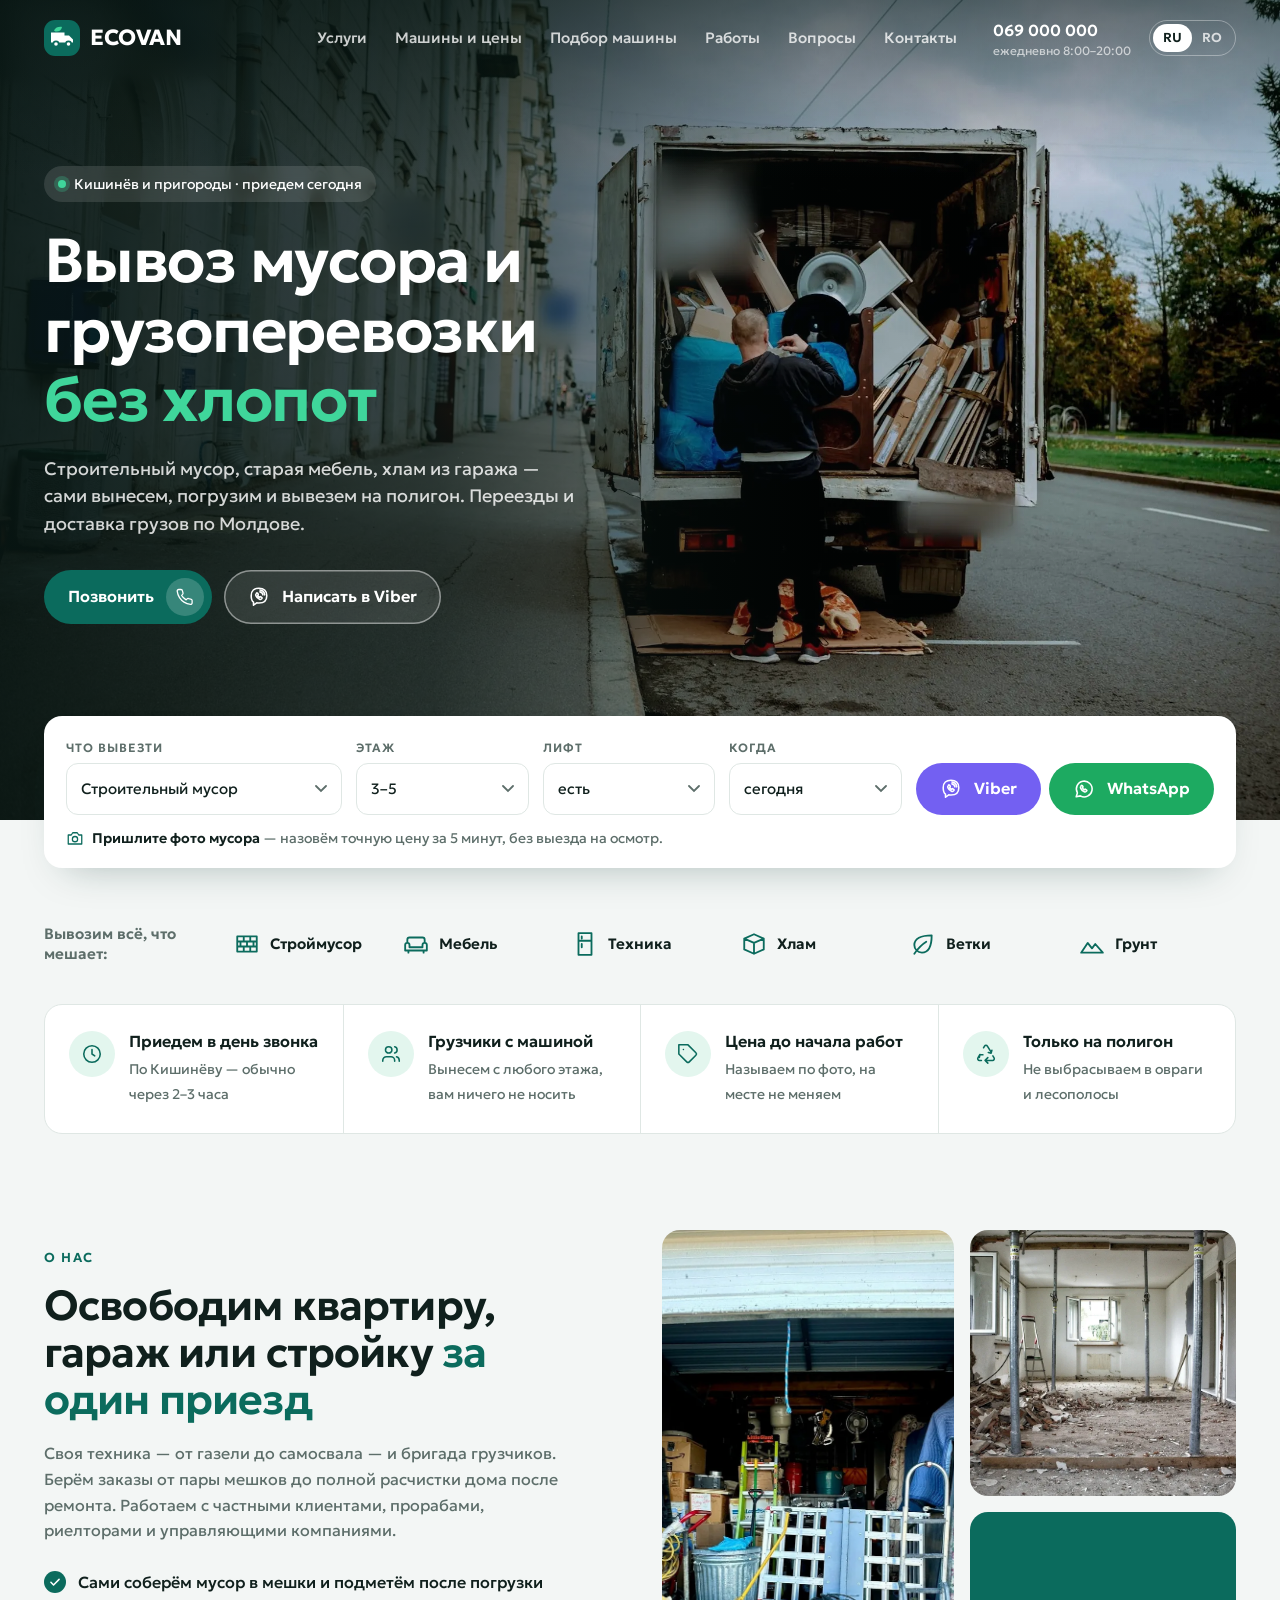
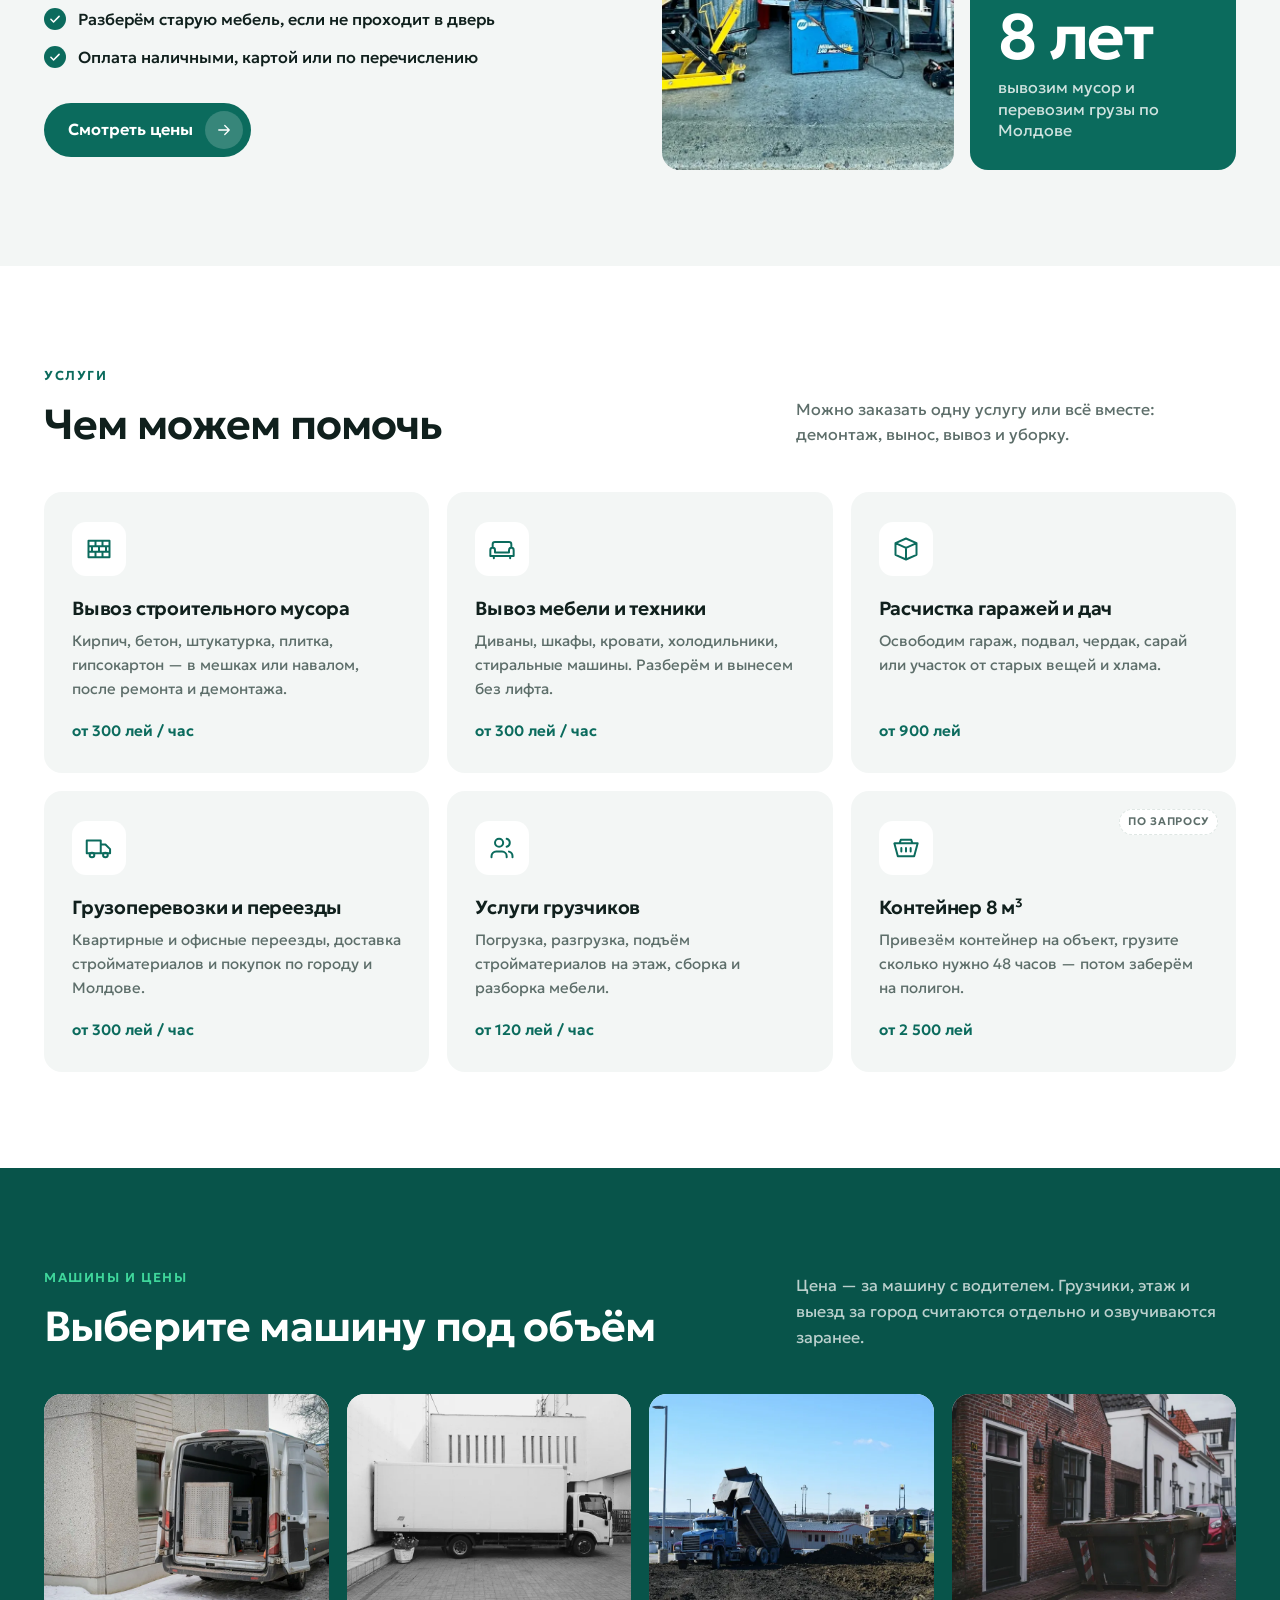
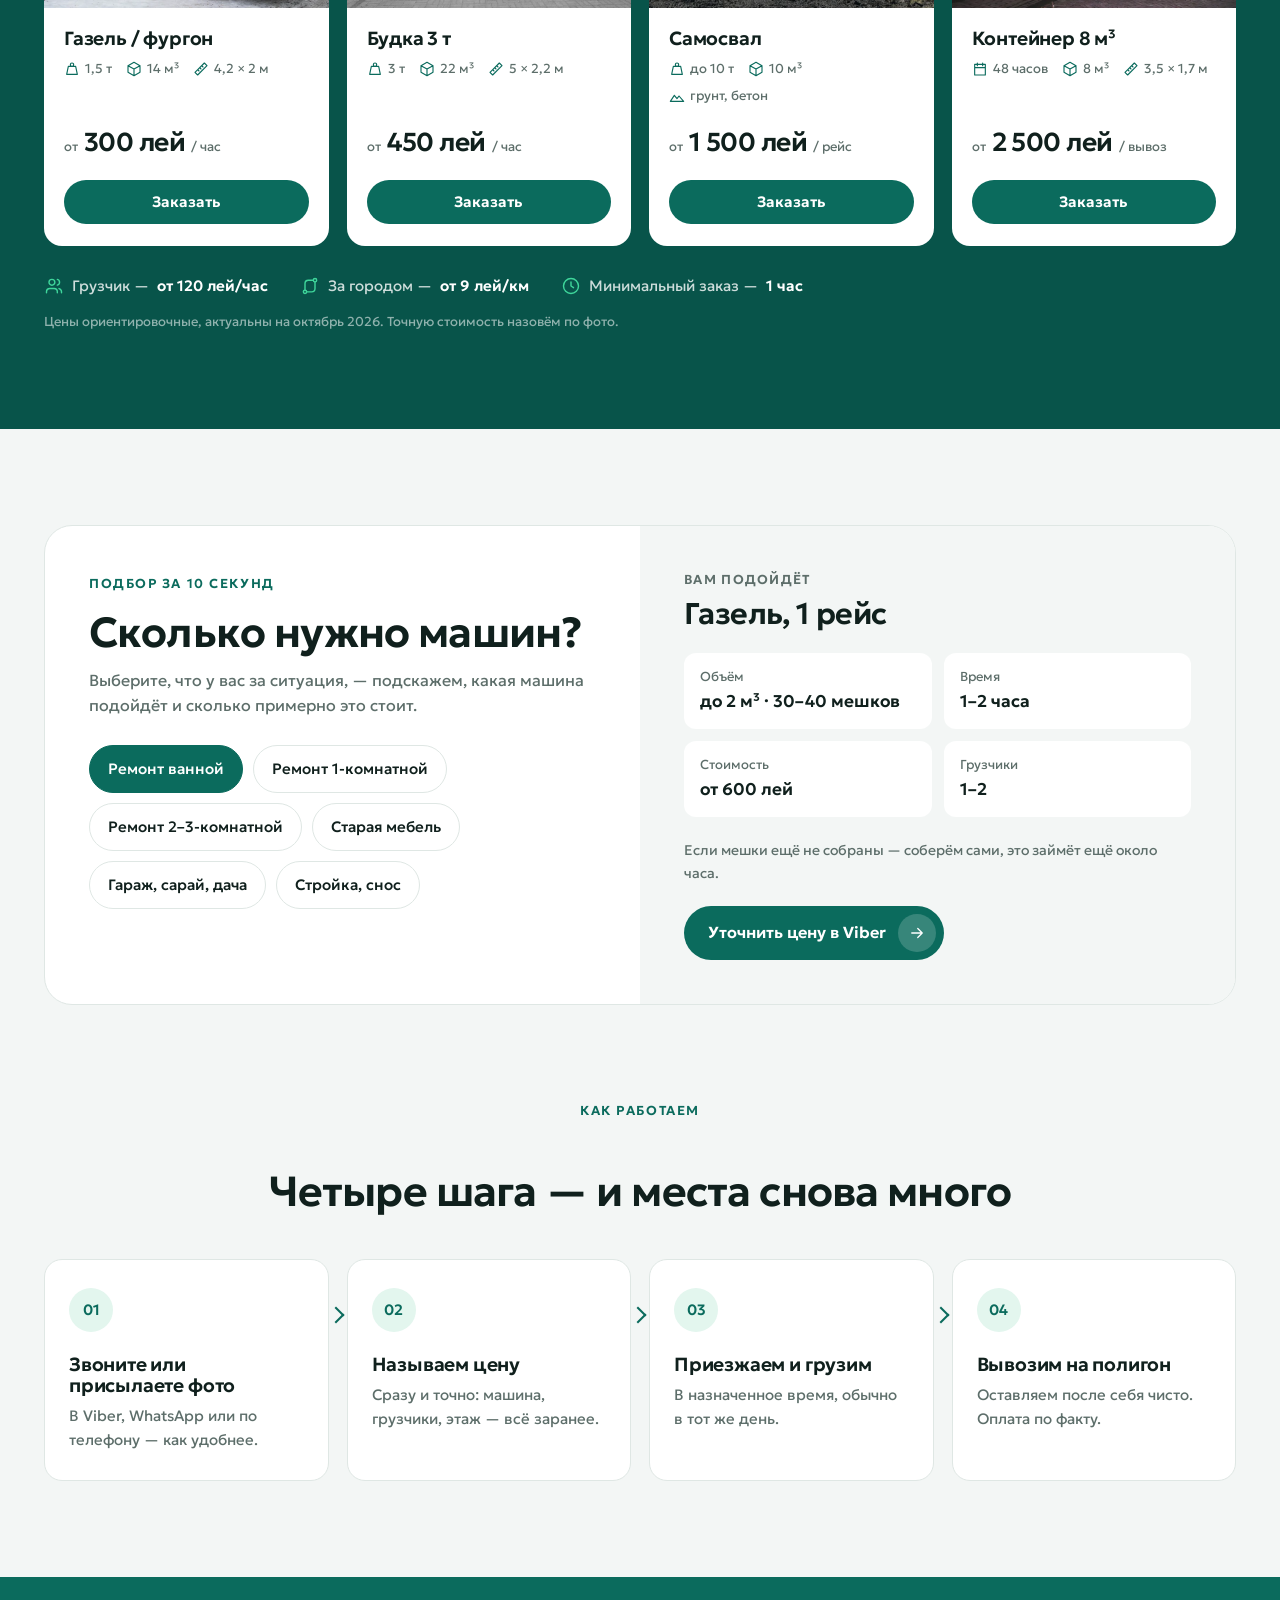
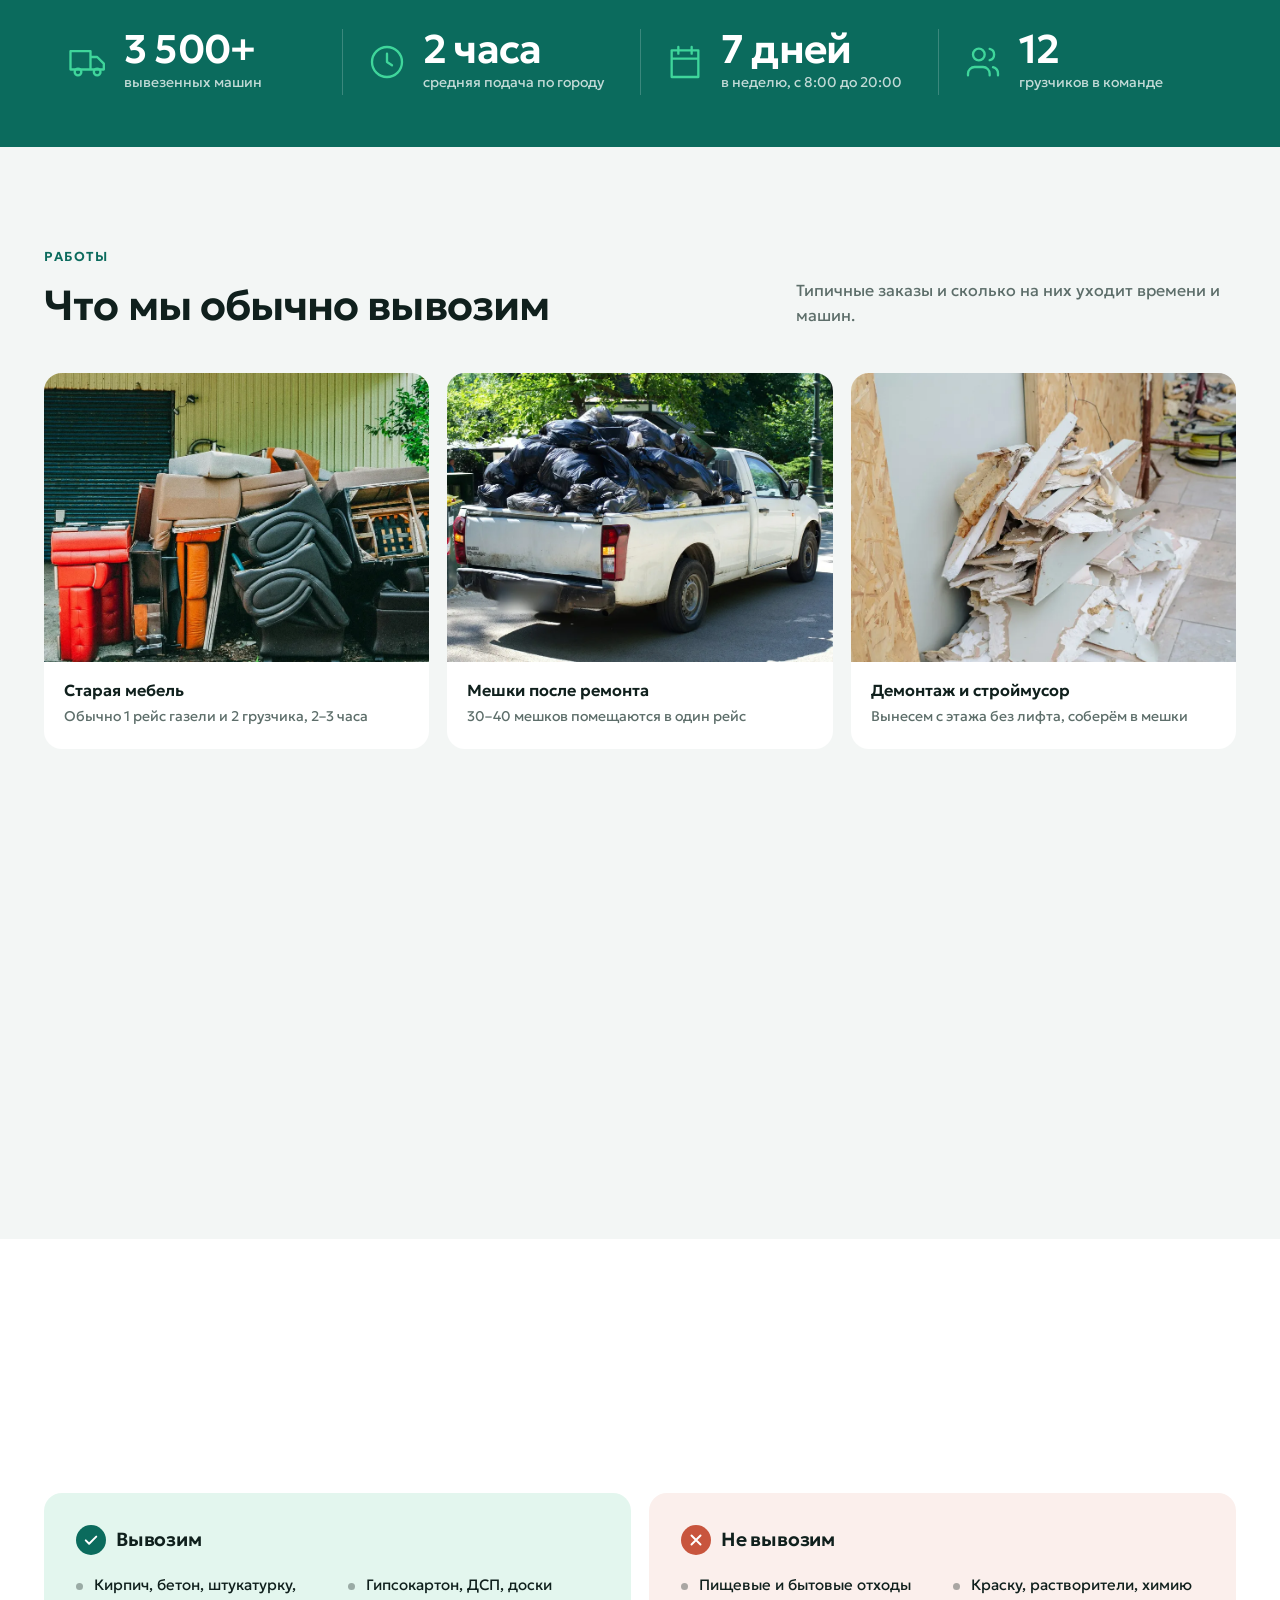
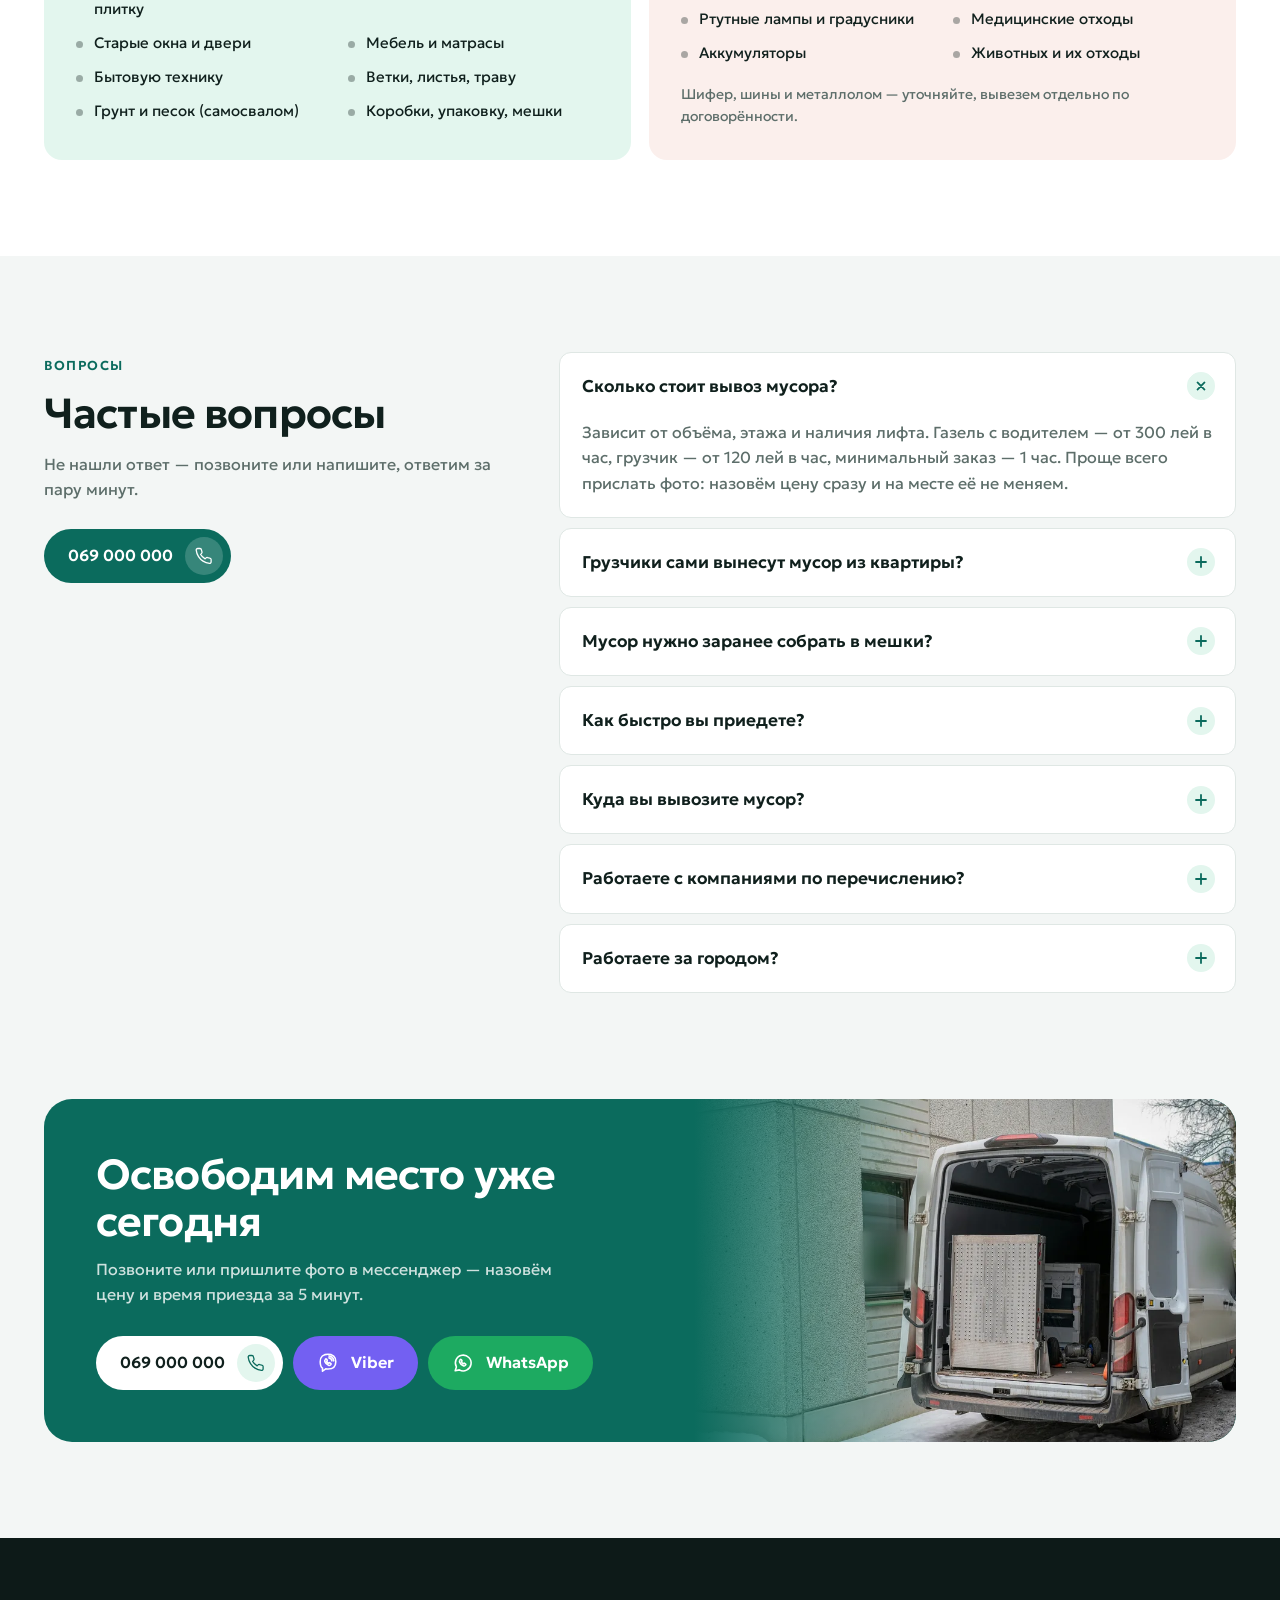
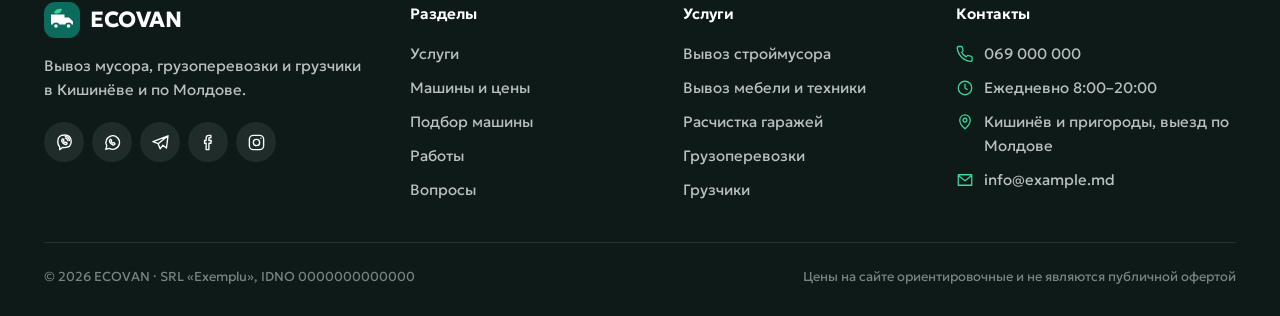
==== index.html @ e7091908 "Add files via upload" ====
<!doctype html>
<html lang="ru">
<head>
<meta charset="utf-8">
<meta name="viewport" content="width=device-width,initial-scale=1">
<title>Вывоз мусора и грузоперевозки в Кишинёве — ECOVAN · 069 000 000</title>
<meta name="description" content="Вывоз строительного мусора, старой мебели и хлама с грузчиками. Грузоперевозки и переезды по Кишинёву и Молдове. Газель от 300 лей/час, приезд в день звонка. Пришлите фото — назовём цену.">
<link rel="canonical" href="https://webonix-md.github.io/vyvoz/">
<link rel="alternate" hreflang="ru" href="https://webonix-md.github.io/vyvoz/">
<link rel="alternate" hreflang="ro" href="https://webonix-md.github.io/vyvoz/ro.html">
<meta property="og:type" content="website">
<meta property="og:locale" content="ru_RU">
<meta property="og:title" content="Вывоз мусора и грузоперевозки в Кишинёве — ECOVAN">
<meta property="og:description" content="Строймусор, мебель, хлам — вынесем, погрузим, вывезем. Газель от 300 лей/час. Пришлите фото — назовём цену.">
<meta property="og:url" content="https://webonix-md.github.io/vyvoz/">
<meta property="og:image" content="https://webonix-md.github.io/vyvoz/img/og/og-square-ru.jpg">
<meta property="og:image:width" content="1200">
<meta property="og:image:height" content="1200">
<meta name="theme-color" content="#0B6B5D">
<link rel="icon" href="favicon.svg" type="image/svg+xml">
<link rel="preload" href="fonts/Geologica-SemiBold.woff2" as="font" type="font/woff2" crossorigin>
<link rel="preload" href="fonts/Geologica-Regular.woff2" as="font" type="font/woff2" crossorigin>
<link rel="stylesheet" href="style.css">
<script type="application/ld+json">
{"@context":"https://schema.org","@type":"MovingCompany","name":"ECOVAN","description":"Вывоз мусора, грузоперевозки и грузчики в Кишинёве","telephone":"+37369000000","url":"https://webonix-md.github.io/vyvoz/","image":"https://webonix-md.github.io/vyvoz/img/og/og-square-ru.jpg","priceRange":"от 300 MDL","areaServed":"Chișinău","address":{"@type":"PostalAddress","addressLocality":"Chișinău","addressCountry":"MD"},"openingHours":"Mo-Su 08:00-20:00"}
</script>
</head>
<body>

<!-- ============ ИКОНКИ ============ -->
<svg width="0" height="0" style="position:absolute" aria-hidden="true">
  <symbol id="i-arrow" viewBox="0 0 24 24"><path d="M5 12h14M13 6l6 6-6 6"/></symbol>
  <symbol id="i-phone" viewBox="0 0 24 24"><path d="M21.5 16.9v3a2 2 0 0 1-2.2 2 19.8 19.8 0 0 1-8.6-3.1 19.5 19.5 0 0 1-6-6A19.8 19.8 0 0 1 1.6 4.2 2 2 0 0 1 3.6 2h3a2 2 0 0 1 2 1.7c.1.9.4 1.8.7 2.7a2 2 0 0 1-.5 2.1L7.5 9.8a16 16 0 0 0 6 6l1.3-1.3a2 2 0 0 1 2.1-.4c.9.3 1.8.6 2.7.7a2 2 0 0 1 1.9 2.1z"/></symbol>
  <symbol id="i-viber" viewBox="0 0 24 24"><path d="M12 2.5c5.2 0 8.5 2.4 8.5 8s-3.3 8-8.5 8c-.9 0-1.7-.1-2.5-.2L6 21v-3.5c-1.8-1.3-2.5-3.6-2.5-7 0-5.6 3.3-8 8.5-8z"/><path d="M9.3 7.7c.3-.3.7-.3 1 0l.8 1.1c.2.3.2.7-.1 1l-.4.4c.4.9 1.2 1.7 2.1 2.1l.4-.4c.3-.3.7-.3 1-.1l1.1.8c.3.3.3.7 0 1l-.6.6c-.5.5-1.3.6-2 .3a7.4 7.4 0 0 1-4-4c-.3-.7-.2-1.5.3-2zM13 6.4a4 4 0 0 1 3.3 3.3M13 4.4a6 6 0 0 1 5.3 5.3"/></symbol>
  <symbol id="i-wa" viewBox="0 0 24 24"><path d="M3.5 20.5l1.3-4.2A8.6 8.6 0 1 1 8 19.5z"/><path d="M9 8.2c.3-.3.7-.3 1 0l.8 1.1c.2.3.2.7-.1 1l-.4.4c.4.9 1.2 1.7 2.1 2.1l.4-.4c.3-.3.7-.3 1-.1l1.1.8c.3.3.3.7 0 1l-.6.6c-.5.5-1.3.6-2 .3a7.4 7.4 0 0 1-4-4c-.3-.7-.2-1.5.3-2z"/></symbol>
  <symbol id="i-truck" viewBox="0 0 24 24"><path d="M1.5 5.5h12v11h-12zM13.5 9h4l4 4v3.5h-8"/><circle cx="6" cy="18" r="2"/><circle cx="17.5" cy="18" r="2"/></symbol>
  <symbol id="i-bricks" viewBox="0 0 24 24"><path d="M3 5h18v14H3zM3 9.7h18M3 14.3h18M9 5v4.7M15 5v4.7M6 9.7v4.6M12 9.7v4.6M18 9.7v4.6M9 14.3V19M15 14.3V19"/></symbol>
  <symbol id="i-sofa" viewBox="0 0 24 24"><path d="M4 11V8a2 2 0 0 1 2-2h12a2 2 0 0 1 2 2v3M2 13a2 2 0 0 1 4 0v2h12v-2a2 2 0 0 1 4 0v5H2zM5 18v2M19 18v2"/></symbol>
  <symbol id="i-fridge" viewBox="0 0 24 24"><path d="M6 2h12v20H6zM6 9h12M9 5v2M9 12v3"/></symbol>
  <symbol id="i-box" viewBox="0 0 24 24"><path d="M3 7l9-4 9 4v10l-9 4-9-4zM3 7l9 4 9-4M12 11v10"/></symbol>
  <symbol id="i-leaf" viewBox="0 0 24 24"><path d="M11 20a7 7 0 0 1-7-7c0-6 6-9 16-9 0 10-3 16-9 16zM4 21c3.5-5 7-8.5 11-11"/></symbol>
  <symbol id="i-soil" viewBox="0 0 24 24"><path d="M2 20l6-9 4 5 3-4 7 8zM2 20h20"/></symbol>
  <symbol id="i-clock" viewBox="0 0 24 24"><circle cx="12" cy="12" r="9"/><path d="M12 7v5l3 2"/></symbol>
  <symbol id="i-users" viewBox="0 0 24 24"><path d="M16 20v-1a4 4 0 0 0-4-4H7a4 4 0 0 0-4 4v1M9.5 11a3.5 3.5 0 1 0 0-7 3.5 3.5 0 0 0 0 7zM21 20v-1a4 4 0 0 0-3-3.9M16 4.1a3.5 3.5 0 0 1 0 6.8"/></symbol>
  <symbol id="i-tag" viewBox="0 0 24 24"><path d="M20.6 13.4l-7.2 7.2a2 2 0 0 1-2.8 0L2 12V2h10l8.6 8.6a2 2 0 0 1 0 2.8zM7 7h.01"/></symbol>
  <symbol id="i-recycle" viewBox="0 0 24 24"><path d="M7 19H4.8a1.8 1.8 0 0 1-1.6-2.7L5.4 12.5M11 19h8.2a1.8 1.8 0 0 0 1.6-2.7l-1.3-2.2M14 16l-3 3 3 3M8.6 12.9l-3.2-.4-.6 3.2M9.3 5.2l1.1-1.9a1.8 1.8 0 0 1 3.1 0L17.6 10M14.5 10.3l3.1.8.8-3.1"/></symbol>
  <symbol id="i-check" viewBox="0 0 24 24"><path d="M5 12.5l4.5 4.5L19 7.5"/></symbol>
  <symbol id="i-x" viewBox="0 0 24 24"><path d="M6 6l12 12M18 6L6 18"/></symbol>
  <symbol id="i-skip" viewBox="0 0 24 24"><path d="M2 8h20l-3 11H5zM6.5 8l1-3h9l1 3M8 12v3M12 12v3M16 12v3"/></symbol>
  <symbol id="i-weight" viewBox="0 0 24 24"><path d="M6.5 8h11l2.5 12H4zM12 8a2.5 2.5 0 1 0 0-5 2.5 2.5 0 0 0 0 5z"/></symbol>
  <symbol id="i-cube" viewBox="0 0 24 24"><path d="M12 2l9 5v10l-9 5-9-5V7zM3 7l9 5 9-5M12 12v10"/></symbol>
  <symbol id="i-ruler" viewBox="0 0 24 24"><path d="M3 17L17 3l4 4L7 21zM7 13l2 2M10 10l2 2M13 7l2 2"/></symbol>
  <symbol id="i-pin" viewBox="0 0 24 24"><path d="M12 21s-7-6.2-7-11.5a7 7 0 0 1 14 0C19 14.8 12 21 12 21z"/><circle cx="12" cy="9.5" r="2.5"/></symbol>
  <symbol id="i-mail" viewBox="0 0 24 24"><path d="M3 5h18v14H3zM3 6l9 7 9-7"/></symbol>
  <symbol id="i-cal" viewBox="0 0 24 24"><path d="M4 5h16v16H4zM4 10h16M8 3v4M16 3v4"/></symbol>
  <symbol id="i-camera" viewBox="0 0 24 24"><path d="M3 8h4l2-3h6l2 3h4v12H3z"/><circle cx="12" cy="13.5" r="3.5"/></symbol>
  <symbol id="i-hammer" viewBox="0 0 24 24"><path d="M13.5 10.5l-9 9a2.1 2.1 0 0 1-3-3l9-9M10.5 7.5l3.5-3.5 6 6-3.5 3.5zM14.5 3.5L17 1l6 6-2.5 2.5"/></symbol>
  <symbol id="i-route" viewBox="0 0 24 24"><circle cx="6" cy="19" r="2"/><circle cx="18" cy="5" r="2"/><path d="M6 17V9a4 4 0 0 1 4-4h6M18 7v8a4 4 0 0 1-4 4H8"/></symbol>
  <symbol id="i-menu" viewBox="0 0 24 24"><path d="M4 7h16M4 12h16M4 17h16"/></symbol>
  <symbol id="i-tg" viewBox="0 0 24 24"><path d="M21.5 3.5L2.5 11l6.5 2.5 2.5 6.5 3.5-4.5 4.5 3.5zM9 13.5l12.5-10"/></symbol>
  <symbol id="i-fb" viewBox="0 0 24 24"><path d="M15 3h-2.5A3.5 3.5 0 0 0 9 6.5V9.5H7v3.5h2V21h3.5v-8H15l.5-3.5h-3V7a1 1 0 0 1 1-1H15z"/></symbol>
  <symbol id="i-ig" viewBox="0 0 24 24"><rect x="3" y="3" width="18" height="18" rx="5"/><circle cx="12" cy="12" r="4"/><path d="M17.5 6.5h.01"/></symbol>
</svg>

<!-- ============ ШАПКА ============ -->
<header class="hdr hdr--over">
  <div class="wrap">
    <a href="#" class="logo" aria-label="ECOVAN — на главную">
      <svg viewBox="0 0 36 36" aria-hidden="true"><rect width="36" height="36" rx="11" fill="#0B6B5D"/><path d="M7 12.5h13.5v10H7zM20.5 15.5h4.5l4 4v3h-8.5z" fill="#fff"/><circle cx="12" cy="24" r="2.6" fill="#fff" stroke="#0B6B5D" stroke-width="1.6"/><circle cx="24.5" cy="24" r="2.6" fill="#fff" stroke="#0B6B5D" stroke-width="1.6"/><path d="M10 10.5c1.5-3 4.5-4 8-3.6-.6 3.2-3 5-6.6 4.6" fill="#3FD69B"/></svg>
      ECOVAN
    </a>
    <nav class="nav" id="nav">
      <a href="#uslugi">Услуги</a>
      <a href="#ceny">Машины и цены</a>
      <a href="#podbor">Подбор машины</a>
      <a href="#raboty">Работы</a>
      <a href="#voprosy">Вопросы</a>
      <a href="#kontakty">Контакты</a>
    </nav>
    <div class="hdr__r">
      <a class="hdr__tel" href="tel:+37369000000">069 000 000<small>ежедневно 8:00–20:00</small></a>
      <div class="lang"><a href="index.html" aria-current="page">RU</a><a href="ro.html" hreflang="ro">RO</a></div>
      <button class="burger" id="burger" aria-label="Меню" aria-expanded="false" aria-controls="nav"><svg class="i"><use href="#i-menu"/></svg></button>
    </div>
  </div>
</header>

<main>
<!-- ============ HERO ============ -->
<section class="hero">
    <div class="hero__box">
      <picture>
        <source media="(max-width:640px)" srcset="img/hero-m.webp">
        <img src="img/hero.webp" width="2200" height="1464" alt="Грузчик загружает старую мебель и мусор в грузовую газель" fetchpriority="high">
      </picture>
      <div class="wrap hero__in"><div class="hero__txt">
        <div class="hero__badge"><i></i>Кишинёв и пригороды · приедем сегодня</div>
        <h1>Вывоз мусора и грузоперевозки <span>без хлопот</span></h1>
        <p class="hero__lead">Строительный мусор, старая мебель, хлам из гаража — сами вынесем, погрузим и вывезем на полигон. Переезды и доставка грузов по Молдове.</p>
        <div class="hero__cta">
          <a class="btn btn--p" href="tel:+37369000000">Позвонить <span class="ar"><svg class="i"><use href="#i-phone"/></svg></span></a>
          <a class="btn btn--ghost" href="viber://chat?number=%2B37369000000"><svg class="i"><use href="#i-viber"/></svg>Написать в Viber</a>
        </div>
      </div></div>
    </div>
  <div class="wrap">

    <!-- быстрая цена: не форма, а сборка сообщения в мессенджер -->
    <div class="quick rv" id="quick" data-msg="Здравствуйте! Нужен вывоз / перевозка: {what}. Этаж: {floor}, лифт: {lift}. Когда: {when}. Сейчас пришлю фото." data-copied="Текст скопирован — вставьте его в чат Viber и прикрепите фото">
      <div class="quick__row">
        <div><label for="q-what">Что вывезти</label>
          <select id="q-what"><option>Строительный мусор</option><option>Старая мебель, техника</option><option>Хлам из гаража, подвала, дачи</option><option>Переезд / перевозка груза</option></select></div>
        <div><label for="q-floor">Этаж</label>
          <select id="q-floor"><option>Частный дом</option><option>1–2</option><option selected>3–5</option><option>6 и выше</option></select></div>
        <div><label for="q-lift">Лифт</label>
          <select id="q-lift"><option>есть</option><option>нет</option><option>грузовой</option></select></div>
        <div><label for="q-when">Когда</label>
          <select id="q-when"><option>сегодня</option><option>завтра</option><option>на этой неделе</option></select></div>
        <div class="quick__btns">
          <a class="btn btn--viber js-viber" href="viber://chat?number=%2B37369000000"><svg class="i"><use href="#i-viber"/></svg>Viber</a>
          <a class="btn btn--wa js-wa" href="https://wa.me/37369000000" target="_blank" rel="noopener"><svg class="i"><use href="#i-wa"/></svg>WhatsApp</a>
        </div>
      </div>
      <p class="quick__note"><svg class="i"><use href="#i-camera"/></svg><span><b>Пришлите фото мусора</b> — назовём точную цену за 5 минут, без выезда на осмотр.</span></p>
    </div>
  </div>
</section>

<!-- ============ ЧТО ВЫВОЗИМ ============ -->
<section class="what">
  <div class="wrap what__in rv">
    <p class="what__t">Вывозим всё, что мешает:</p>
    <ul class="what__list">
      <li><svg class="i"><use href="#i-bricks"/></svg>Строймусор</li>
      <li><svg class="i"><use href="#i-sofa"/></svg>Мебель</li>
      <li><svg class="i"><use href="#i-fridge"/></svg>Техника</li>
      <li><svg class="i"><use href="#i-box"/></svg>Хлам</li>
      <li><svg class="i"><use href="#i-leaf"/></svg>Ветки</li>
      <li><svg class="i"><use href="#i-soil"/></svg>Грунт</li>
    </ul>
  </div>
</section>

<!-- ============ 4 ПРЕИМУЩЕСТВА ============ -->
<section class="feats">
  <div class="wrap">
    <div class="feats__grid rv">
      <div class="feat"><span class="ico"><svg class="i"><use href="#i-clock"/></svg></span><div><b>Приедем в день звонка</b><span>По Кишинёву — обычно через 2–3 часа</span></div></div>
      <div class="feat"><span class="ico"><svg class="i"><use href="#i-users"/></svg></span><div><b>Грузчики с машиной</b><span>Вынесем с любого этажа, вам ничего не носить</span></div></div>
      <div class="feat"><span class="ico"><svg class="i"><use href="#i-tag"/></svg></span><div><b>Цена до начала работ</b><span>Называем по фото, на месте не меняем</span></div></div>
      <div class="feat"><span class="ico"><svg class="i"><use href="#i-recycle"/></svg></span><div><b>Только на полигон</b><span>Не выбрасываем в овраги и лесополосы</span></div></div>
    </div>
  </div>
</section>

<!-- ============ О НАС ============ -->
<section class="sec about">
  <div class="wrap about__grid">
    <div class="rv">
      <span class="eyebrow">О нас</span>
      <h2>Освободим квартиру, гараж или стройку <span class="hl">за один приезд</span></h2>
      <p>Своя техника — от газели до самосвала — и бригада грузчиков. Берём заказы от пары мешков до полной расчистки дома после ремонта. Работаем с частными клиентами, прорабами, риелторами и управляющими компаниями.</p>
      <ul class="checks">
        <li><svg class="i"><use href="#i-check"/></svg>Сами соберём мусор в мешки и подметём после погрузки</li>
        <li><svg class="i"><use href="#i-check"/></svg>Разберём старую мебель, если не проходит в дверь</li>
        <li><svg class="i"><use href="#i-check"/></svg>Оплата наличными, картой или по перечислению</li>
      </ul>
      <a class="btn btn--p" href="#ceny">Смотреть цены <span class="ar"><svg class="i"><use href="#i-arrow"/></svg></span></a>
    </div>
    <div class="collage rv">
      <img class="c1" src="img/about-1.webp" width="900" height="1125" alt="Гараж, заставленный старыми вещами и инструментами" loading="lazy">
      <img class="c2" src="img/about-2.webp" width="700" height="700" alt="Комната после демонтажа, на полу строительный мусор" loading="lazy">
      <div class="num"><b>8 лет</b><span>вывозим мусор и перевозим грузы по Молдове</span></div>
    </div>
  </div>
</section>

<!-- ============ УСЛУГИ ============ -->
<section class="sec svc" id="uslugi">
  <div class="wrap">
    <div class="sec-head rv">
      <div><span class="eyebrow">Услуги</span><h2>Чем можем помочь</h2></div>
      <p>Можно заказать одну услугу или всё вместе: демонтаж, вынос, вывоз и уборку.</p>
    </div>
    <div class="svc__grid">
      <article class="card rv"><span class="ico"><svg class="i"><use href="#i-bricks"/></svg></span><h3>Вывоз строительного мусора</h3><p>Кирпич, бетон, штукатурка, плитка, гипсокартон — в мешках или навалом, после ремонта и демонтажа.</p><span class="card__price">от 300 лей / час</span></article>
      <article class="card rv"><span class="ico"><svg class="i"><use href="#i-sofa"/></svg></span><h3>Вывоз мебели и техники</h3><p>Диваны, шкафы, кровати, холодильники, стиральные машины. Разберём и вынесем без лифта.</p><span class="card__price">от 300 лей / час</span></article>
      <article class="card rv"><span class="ico"><svg class="i"><use href="#i-box"/></svg></span><h3>Расчистка гаражей и дач</h3><p>Освободим гараж, подвал, чердак, сарай или участок от старых вещей и хлама.</p><span class="card__price">от 900 лей</span></article>
      <article class="card rv"><span class="ico"><svg class="i"><use href="#i-truck"/></svg></span><h3>Грузоперевозки и переезды</h3><p>Квартирные и офисные переезды, доставка стройматериалов и покупок по городу и Молдове.</p><span class="card__price">от 300 лей / час</span></article>
      <article class="card rv"><span class="ico"><svg class="i"><use href="#i-users"/></svg></span><h3>Услуги грузчиков</h3><p>Погрузка, разгрузка, подъём стройматериалов на этаж, сборка и разборка мебели.</p><span class="card__price">от 120 лей / час</span></article>
      <article class="card card--opt rv" data-opt="по запросу"><span class="ico"><svg class="i"><use href="#i-skip"/></svg></span><h3>Контейнер 8 м³</h3><p>Привезём контейнер на объект, грузите сколько нужно 48 часов — потом заберём на полигон.</p><span class="card__price">от 2 500 лей</span></article>
    </div>
  </div>
</section>

<!-- ============ МАШИНЫ И ЦЕНЫ ============ -->
<section class="sec cars" id="ceny">
  <div class="wrap">
    <div class="sec-head rv">
      <div><span class="eyebrow">Машины и цены</span><h2>Выберите машину под объём</h2></div>
      <p>Цена — за машину с водителем. Грузчики, этаж и выезд за город считаются отдельно и озвучиваются заранее.</p>
    </div>
    <div class="cars__grid">
      <article class="car rv">
        <img src="img/car-van.webp" width="800" height="600" alt="Грузовой фургон с открытыми задними дверями" loading="lazy">
        <div class="car__b">
          <h3>Газель / фургон</h3>
          <div class="car__specs"><span><svg class="i"><use href="#i-weight"/></svg>1,5 т</span><span><svg class="i"><use href="#i-cube"/></svg>14 м³</span><span><svg class="i"><use href="#i-ruler"/></svg>4,2 × 2 м</span></div>
          <div class="car__price"><small>от</small><b>300 лей</b><small>/ час</small></div>
          <a class="btn btn--p btn--sm" href="viber://chat?number=%2B37369000000">Заказать</a>
        </div>
      </article>
      <article class="car rv">
        <img src="img/car-box.webp" width="800" height="600" alt="Грузовик с будкой" loading="lazy">
        <div class="car__b">
          <h3>Будка 3 т</h3>
          <div class="car__specs"><span><svg class="i"><use href="#i-weight"/></svg>3 т</span><span><svg class="i"><use href="#i-cube"/></svg>22 м³</span><span><svg class="i"><use href="#i-ruler"/></svg>5 × 2,2 м</span></div>
          <div class="car__price"><small>от</small><b>450 лей</b><small>/ час</small></div>
          <a class="btn btn--p btn--sm" href="viber://chat?number=%2B37369000000">Заказать</a>
        </div>
      </article>
      <article class="car rv">
        <img src="img/car-dump.webp" width="800" height="600" alt="Самосвал выгружает грунт" loading="lazy">
        <div class="car__b">
          <h3>Самосвал</h3>
          <div class="car__specs"><span><svg class="i"><use href="#i-weight"/></svg>до 10 т</span><span><svg class="i"><use href="#i-cube"/></svg>10 м³</span><span><svg class="i"><use href="#i-soil"/></svg>грунт, бетон</span></div>
          <div class="car__price"><small>от</small><b>1 500 лей</b><small>/ рейс</small></div>
          <a class="btn btn--p btn--sm" href="viber://chat?number=%2B37369000000">Заказать</a>
        </div>
      </article>
      <article class="car rv">
        <img src="img/car-skip.webp" width="800" height="600" alt="Металлический контейнер для строительного мусора у дома" loading="lazy">
        <div class="car__b">
          <h3>Контейнер 8 м³</h3>
          <div class="car__specs"><span><svg class="i"><use href="#i-cal"/></svg>48 часов</span><span><svg class="i"><use href="#i-cube"/></svg>8 м³</span><span><svg class="i"><use href="#i-ruler"/></svg>3,5 × 1,7 м</span></div>
          <div class="car__price"><small>от</small><b>2 500 лей</b><small>/ вывоз</small></div>
          <a class="btn btn--p btn--sm" href="viber://chat?number=%2B37369000000">Заказать</a>
        </div>
      </article>
    </div>
    <div class="cars__extra rv">
      <span><svg class="i"><use href="#i-users"/></svg>Грузчик — <b>от 120 лей/час</b></span>
      <span><svg class="i"><use href="#i-route"/></svg>За городом — <b>от 9 лей/км</b></span>
      <span><svg class="i"><use href="#i-clock"/></svg>Минимальный заказ — <b>1 час</b></span>
    </div>
    <p class="cars__date">Цены ориентировочные, актуальны на октябрь 2026. Точную стоимость назовём по фото.</p>
  </div>
</section>

<!-- ============ ПОДБОР МАШИНЫ ============ -->
<section class="sec calc" id="podbor">
  <div class="wrap">
    <div class="calc__box rv">
      <div class="calc__l">
        <span class="eyebrow">Подбор за 10 секунд</span>
        <h2>Сколько нужно машин?</h2>
        <p>Выберите, что у вас за ситуация, — подскажем, какая машина подойдёт и сколько примерно это стоит.</p>
        <div class="chips" id="chips" role="group" aria-label="Тип работ">
          <button class="chip" data-k="bath" aria-pressed="true">Ремонт ванной</button>
          <button class="chip" data-k="flat1" aria-pressed="false">Ремонт 1-комнатной</button>
          <button class="chip" data-k="flat3" aria-pressed="false">Ремонт 2–3-комнатной</button>
          <button class="chip" data-k="furn" aria-pressed="false">Старая мебель</button>
          <button class="chip" data-k="garage" aria-pressed="false">Гараж, сарай, дача</button>
          <button class="chip" data-k="build" aria-pressed="false">Стройка, снос</button>
        </div>
      </div>
      <div class="calc__r" aria-live="polite">
        <span class="res__tag">Вам подойдёт</span>
        <div id="res">
          <div class="res__car" id="r-car"></div>
          <div class="res__rows">
            <div><small>Объём</small><b id="r-vol"></b></div>
            <div><small>Время</small><b id="r-time"></b></div>
            <div><small>Стоимость</small><b id="r-price"></b></div>
            <div><small>Грузчики</small><b id="r-men"></b></div>
          </div>
          <p class="res__note" id="r-note"></p>
        </div>
        <a class="btn btn--p" href="viber://chat?number=%2B37369000000">Уточнить цену в Viber <span class="ar"><svg class="i"><use href="#i-arrow"/></svg></span></a>
      </div>
    </div>
  </div>
  <script type="application/json" id="calc-data">
  {
    "bath":  {"car":"Газель, 1 рейс","vol":"до 2 м³ · 30–40 мешков","time":"1–2 часа","price":"от 600 лей","men":"1–2","note":"Если мешки ещё не собраны — соберём сами, это займёт ещё около часа."},
    "flat1": {"car":"Газель, 2 рейса или контейнер 8 м³","vol":"4–6 м³","time":"3–4 часа","price":"от 1 200 лей","men":"2","note":"Если ремонт идёт неделями — выгоднее поставить контейнер и грузить по мере работы."},
    "flat3": {"car":"Контейнер 8 м³ или самосвал","vol":"8–12 м³","time":"1–2 дня погрузки","price":"от 2 500 лей","men":"по желанию","note":"Для крупного объёма считаем по рейсам — так дешевле, чем почасовая газель."},
    "furn":  {"car":"Газель + грузчики","vol":"диван, шкаф, кровать ≈ 6–10 м³","time":"2–3 часа","price":"от 800 лей","men":"2","note":"Разберём шкафы и кровати на месте, если не проходят в дверь или лифт."},
    "garage":{"car":"Газель или будка 3 т","vol":"6–20 м³","time":"2–4 часа","price":"от 900 лей","men":"2","note":"Металлолом и годные вещи можем отсортировать — иногда это снижает цену."},
    "build": {"car":"Самосвал 10 т","vol":"до 10 м³ за рейс","time":"по графику стройки","price":"от 1 500 лей / рейс","men":"не нужны","note":"Бетон, кирпич и грунт после сноса вывозим самосвалом, грузим экскаватором или бобкатом."}
  }
  </script>
</section>

<!-- ============ КАК РАБОТАЕМ ============ -->
<section class="sec steps-sec" style="padding-top:0">
  <div class="wrap">
    <div class="sec-head sec-head--c rv">
      <span class="eyebrow">Как работаем</span>
      <h2>Четыре шага — и места снова много</h2>
    </div>
    <div class="steps">
      <div class="step rv"><span class="step__n">01</span><h3>Звоните или присылаете фото</h3><p>В Viber, WhatsApp или по телефону — как удобнее.</p></div>
      <div class="step rv"><span class="step__n">02</span><h3>Называем цену</h3><p>Сразу и точно: машина, грузчики, этаж — всё заранее.</p></div>
      <div class="step rv"><span class="step__n">03</span><h3>Приезжаем и грузим</h3><p>В назначенное время, обычно в тот же день.</p></div>
      <div class="step rv"><span class="step__n">04</span><h3>Вывозим на полигон</h3><p>Оставляем после себя чисто. Оплата по факту.</p></div>
    </div>
  </div>
</section>

<!-- ============ ЦИФРЫ ============ -->
<section class="stats">
  <div class="wrap stats__grid">
    <div class="stat rv"><svg class="i"><use href="#i-truck"/></svg><div><b>3 500+</b><span>вывезенных машин</span></div></div>
    <div class="stat rv"><svg class="i"><use href="#i-clock"/></svg><div><b>2 часа</b><span>средняя подача по городу</span></div></div>
    <div class="stat rv"><svg class="i"><use href="#i-cal"/></svg><div><b>7 дней</b><span>в неделю, с 8:00 до 20:00</span></div></div>
    <div class="stat rv"><svg class="i"><use href="#i-users"/></svg><div><b>12</b><span>грузчиков в команде</span></div></div>
  </div>
</section>

<!-- ============ РАБОТЫ ============ -->
<section class="sec works" id="raboty">
  <div class="wrap">
    <div class="sec-head rv">
      <div><span class="eyebrow">Работы</span><h2>Что мы обычно вывозим</h2></div>
      <p>Типичные заказы и сколько на них уходит времени и машин.</p>
    </div>
    <div class="works__grid">
      <div class="work rv"><figure><img src="img/work-1.webp" width="900" height="675" alt="Старая мягкая мебель сложена у гаража" loading="lazy"></figure><figcaption><b>Старая мебель</b><span>Обычно 1 рейс газели и 2 грузчика, 2–3 часа</span></figcaption></div>
      <div class="work rv"><figure><img src="img/work-2.webp" width="900" height="675" alt="Кузов пикапа, полностью загруженный мешками с мусором" loading="lazy"></figure><figcaption><b>Мешки после ремонта</b><span>30–40 мешков помещаются в один рейс</span></figcaption></div>
      <div class="work rv"><figure><img src="img/work-3.webp" width="900" height="675" alt="Куча обломков гипсокартона в квартире" loading="lazy"></figure><figcaption><b>Демонтаж и строймусор</b><span>Вынесем с этажа без лифта, соберём в мешки</span></figcaption></div>
      <div class="work rv"><figure><img src="img/work-4.webp" width="900" height="675" alt="Грузчик везёт тележку с коробками к фургону" loading="lazy"></figure><figcaption><b>Переезды и доставка</b><span>Квартира, офис, склад — с упаковкой и сборкой</span></figcaption></div>
      <div class="work rv"><figure><img src="img/work-5.webp" width="900" height="675" alt="Человек несёт старый матрас по улице" loading="lazy"></figure><figcaption><b>Матрасы, диваны, кровати</b><span>Даже одну вещь — без минимального объёма</span></figcaption></div>
      <div class="works__more rv"><p>Пришлите фото вашего мусора<span>Скажем, какая машина нужна и сколько будет стоить.</span></p><a class="btn btn--viber" href="viber://chat?number=%2B37369000000"><svg class="i"><use href="#i-viber"/></svg>Отправить фото</a></div>
    </div>
  </div>
</section>

<!-- ============ МОЖНО / НЕЛЬЗЯ ============ -->
<section class="sec rules">
  <div class="wrap">
    <div class="sec-head sec-head--c rv">
      <span class="eyebrow">Что берём</span>
      <h2>Что можно вывезти, а что — нет</h2>
    </div>
    <div class="rules__grid">
      <div class="rule rule--ok rv">
        <h3><svg class="i"><use href="#i-check"/></svg>Вывозим</h3>
        <ul>
          <li>Кирпич, бетон, штукатурку, плитку</li>
          <li>Гипсокартон, ДСП, доски</li>
          <li>Старые окна и двери</li>
          <li>Мебель и матрасы</li>
          <li>Бытовую технику</li>
          <li>Ветки, листья, траву</li>
          <li>Грунт и песок (самосвалом)</li>
          <li>Коробки, упаковку, мешки</li>
        </ul>
      </div>
      <div class="rule rule--no rv">
        <h3><svg class="i"><use href="#i-x"/></svg>Не вывозим</h3>
        <ul>
          <li>Пищевые и бытовые отходы</li>
          <li>Краску, растворители, химию</li>
          <li>Ртутные лампы и градусники</li>
          <li>Медицинские отходы</li>
          <li>Аккумуляторы</li>
          <li>Животных и их отходы</li>
        </ul>
        <p>Шифер, шины и металлолом — уточняйте, вывезем отдельно по договорённости.</p>
      </div>
    </div>
  </div>
</section>

<!-- ============ FAQ ============ -->
<section class="sec faq" id="voprosy">
  <div class="wrap faq__grid">
    <div class="faq__side rv">
      <span class="eyebrow">Вопросы</span>
      <h2>Частые вопросы</h2>
      <p>Не нашли ответ — позвоните или напишите, ответим за пару минут.</p>
      <a class="btn btn--p" href="tel:+37369000000">069 000 000 <span class="ar"><svg class="i"><use href="#i-phone"/></svg></span></a>
    </div>
    <div class="rv">
      <details open><summary>Сколько стоит вывоз мусора?</summary><p>Зависит от объёма, этажа и наличия лифта. Газель с водителем — от 300 лей в час, грузчик — от 120 лей в час, минимальный заказ — 1 час. Проще всего прислать фото: назовём цену сразу и на месте её не меняем.</p></details>
      <details><summary>Грузчики сами вынесут мусор из квартиры?</summary><p>Да, с любого этажа — в мешках или навалом. Если лифта нет, это влияет на время работы, поэтому про этаж лучше сказать заранее.</p></details>
      <details><summary>Мусор нужно заранее собрать в мешки?</summary><p>Желательно, так быстрее и дешевле. Но можем привезти мешки и собрать всё сами.</p></details>
      <details><summary>Как быстро вы приедете?</summary><p>По Кишинёву — обычно в день обращения, через 2–3 часа. Можно заказать и на конкретное время.</p></details>
      <details><summary>Куда вы вывозите мусор?</summary><p>Только на официальный полигон. В лесополосы и овраги не выбрасываем — за это штрафуют и вас, и нас.</p></details>
      <details><summary>Работаете с компаниями по перечислению?</summary><p>Да. Выставляем счёт и e-Factura, можем работать по договору на регулярный вывоз со стройки или из магазина.</p></details>
      <details><summary>Работаете за городом?</summary><p>Да, по пригородам и всей Молдове. За городом добавляется от 9 лей за километр.</p></details>
    </div>
  </div>
</section>

<!-- ============ CTA ============ -->
<section class="cta">
  <div class="wrap">
    <div class="cta__box rv">
      <div class="cta__t">
        <h2>Освободим место уже сегодня</h2>
        <p>Позвоните или пришлите фото в мессенджер — назовём цену и время приезда за 5 минут.</p>
        <div class="cta__btns">
          <a class="btn btn--w" href="tel:+37369000000">069 000 000 <span class="ar"><svg class="i"><use href="#i-phone"/></svg></span></a>
          <a class="btn btn--viber" href="viber://chat?number=%2B37369000000"><svg class="i"><use href="#i-viber"/></svg>Viber</a>
          <a class="btn btn--wa" href="https://wa.me/37369000000" target="_blank" rel="noopener"><svg class="i"><use href="#i-wa"/></svg>WhatsApp</a>
        </div>
      </div>
      <div class="cta__img"><img src="img/cta.webp" width="900" height="675" alt="" loading="lazy"></div>
    </div>
  </div>
</section>
</main>

<!-- ============ ПОДВАЛ ============ -->
<footer class="foot" id="kontakty">
  <div class="wrap">
    <div class="foot__grid">
      <div>
        <a href="#" class="logo"><svg viewBox="0 0 36 36" aria-hidden="true"><rect width="36" height="36" rx="11" fill="#0B6B5D"/><path d="M7 12.5h13.5v10H7zM20.5 15.5h4.5l4 4v3h-8.5z" fill="#fff"/><circle cx="12" cy="24" r="2.6" fill="#fff" stroke="#0B6B5D" stroke-width="1.6"/><circle cx="24.5" cy="24" r="2.6" fill="#fff" stroke="#0B6B5D" stroke-width="1.6"/><path d="M10 10.5c1.5-3 4.5-4 8-3.6-.6 3.2-3 5-6.6 4.6" fill="#3FD69B"/></svg>ECOVAN</a>
        <p>Вывоз мусора, грузоперевозки и грузчики в Кишинёве и по Молдове.</p>
        <div class="foot__soc">
          <a href="viber://chat?number=%2B37369000000" aria-label="Viber"><svg class="i"><use href="#i-viber"/></svg></a>
          <a href="https://wa.me/37369000000" aria-label="WhatsApp" target="_blank" rel="noopener"><svg class="i"><use href="#i-wa"/></svg></a>
          <a href="https://t.me/" aria-label="Telegram" target="_blank" rel="noopener"><svg class="i"><use href="#i-tg"/></svg></a>
          <a href="https://facebook.com/" aria-label="Facebook" target="_blank" rel="noopener"><svg class="i"><use href="#i-fb"/></svg></a>
          <a href="https://instagram.com/" aria-label="Instagram" target="_blank" rel="noopener"><svg class="i"><use href="#i-ig"/></svg></a>
        </div>
      </div>
      <div>
        <h4>Разделы</h4>
        <ul><li><a href="#uslugi">Услуги</a></li><li><a href="#ceny">Машины и цены</a></li><li><a href="#podbor">Подбор машины</a></li><li><a href="#raboty">Работы</a></li><li><a href="#voprosy">Вопросы</a></li></ul>
      </div>
      <div>
        <h4>Услуги</h4>
        <ul><li>Вывоз строймусора</li><li>Вывоз мебели и техники</li><li>Расчистка гаражей</li><li>Грузоперевозки</li><li>Грузчики</li></ul>
      </div>
      <div>
        <h4>Контакты</h4>
        <ul class="foot__c">
          <li><svg class="i"><use href="#i-phone"/></svg><a href="tel:+37369000000">069 000 000</a></li>
          <li><svg class="i"><use href="#i-clock"/></svg>Ежедневно 8:00–20:00</li>
          <li><svg class="i"><use href="#i-pin"/></svg>Кишинёв и пригороды, выезд по Молдове</li>
          <li><svg class="i"><use href="#i-mail"/></svg><a href="mailto:info@example.md">info@example.md</a></li>
        </ul>
      </div>
    </div>
    <div class="foot__b"><span>© 2026 ECOVAN · SRL «Exemplu», IDNO 0000000000000</span><span>Цены на сайте ориентировочные и не являются публичной офертой</span></div>
  </div>
</footer>

<!-- нижняя панель на телефоне -->
<nav class="mbar" aria-label="Связаться">
  <a class="m-tel" href="tel:+37369000000"><svg class="i"><use href="#i-phone"/></svg>Звонок</a>
  <a class="m-vb" href="viber://chat?number=%2B37369000000"><svg class="i"><use href="#i-viber"/></svg>Viber</a>
  <a class="m-wa" href="https://wa.me/37369000000" target="_blank" rel="noopener"><svg class="i"><use href="#i-wa"/></svg>WhatsApp</a>
</nav>
<div class="toast" id="toast" role="status"></div>

<script src="main.js" defer></script>
</body>
</html>
---- style.css ----
/* ============================================================
   ECOVAN — шаблон «вывоз мусора и грузоперевозки»
   Цвета и размеры — переменные ниже
   ============================================================ */

@font-face{font-family:"Geologica";src:url(fonts/Geologica-Regular.woff2) format("woff2");font-weight:400;font-display:swap}
@font-face{font-family:"Geologica";src:url(fonts/Geologica-Medium.woff2) format("woff2");font-weight:500;font-display:swap}
@font-face{font-family:"Geologica";src:url(fonts/Geologica-SemiBold.woff2) format("woff2");font-weight:600;font-display:swap}
@font-face{font-family:"Geologica";src:url(fonts/Geologica-Bold.woff2) format("woff2");font-weight:700;font-display:swap}

:root{
  --teal:#0B6B5D;        /* основной */
  --teal-d:#08544A;      /* наведение, тёмные полосы */
  --mint:#3FD69B;        /* акцент в заголовках на тёмном */
  --mint-l:#E3F6EE;      /* светлая подложка иконок */
  --ink:#10201D;         /* текст */
  --muted:#5D6E6A;       /* второстепенный текст */
  --bg:#F3F6F5;          /* фон страницы */
  --card:#FFFFFF;
  --line:#DFE7E4;
  --foot:#0D1A18;        /* подвал */
  --r-lg:28px; --r:18px; --r-sm:12px;
  --wrap:1240px;
  --shadow:0 18px 40px -22px rgba(11,52,45,.35);
}

*{box-sizing:border-box;margin:0;padding:0}
html{scroll-behavior:smooth;-webkit-text-size-adjust:100%}
body{font-family:"Geologica",system-ui,sans-serif;font-size:16px;line-height:1.6;color:var(--ink);background:var(--bg);overflow-x:hidden}
img{display:block;max-width:100%;height:auto}
a{color:inherit;text-decoration:none}
button{font:inherit;color:inherit;border:0;background:none;cursor:pointer}
svg.i{width:22px;height:22px;flex:none;fill:none;stroke:currentColor;stroke-width:1.7;stroke-linecap:round;stroke-linejoin:round}
.wrap{max-width:var(--wrap);margin:0 auto;padding:0 24px}
.sr{position:absolute;width:1px;height:1px;overflow:hidden;clip:rect(0 0 0 0)}

h1,h2,h3{font-weight:600;line-height:1.12;letter-spacing:-.02em}
h2{font-size:clamp(28px,3.4vw,42px)}
h3{font-size:19px;letter-spacing:-.01em}
.hl{color:var(--teal)}
.eyebrow{display:inline-block;font-size:13px;font-weight:600;letter-spacing:.12em;text-transform:uppercase;color:var(--teal);margin-bottom:14px}
.sec{padding:96px 0}
.sec-head{display:flex;justify-content:space-between;align-items:flex-end;gap:32px;margin-bottom:44px}
.sec-head p{max-width:440px;color:var(--muted)}
.sec-head--c{flex-direction:column;align-items:center;text-align:center}

/* ---------- кнопки: пилюля + круг со стрелкой (как в референсе) ---------- */
.btn{display:inline-flex;align-items:center;gap:12px;height:54px;padding:0 8px 0 24px;border-radius:999px;font-weight:600;font-size:16px;transition:background .2s,transform .2s;white-space:nowrap}
.btn .ar{width:38px;height:38px;border-radius:50%;display:grid;place-items:center;background:rgba(255,255,255,.18)}
.btn .ar svg{width:18px;height:18px}
.btn:hover{transform:translateY(-1px)}
.btn--p{background:var(--teal);color:#fff}
.btn--p:hover{background:var(--teal-d)}
.btn--w{background:#fff;color:var(--ink)}
.btn--w .ar{background:var(--mint-l);color:var(--teal)}
.btn--ghost{background:rgba(255,255,255,.1);color:#fff;box-shadow:inset 0 0 0 1.5px rgba(255,255,255,.45);padding:0 24px}
.btn--ghost:hover{background:rgba(255,255,255,.2)}
.btn--viber{background:#7360F2;color:#fff;padding:0 24px}
.btn--viber:hover{background:#5d4ad8}
.btn--wa{background:#1DAA61;color:#fff;padding:0 24px}
.btn--wa:hover{background:#178f51}
.btn--sm{height:44px;font-size:15px;padding:0 20px}

/* ---------- шапка ---------- */
.hdr{position:relative;z-index:30;padding:18px 0}
.hdr .wrap{display:flex;align-items:center;gap:36px}
.logo{display:flex;align-items:center;gap:10px;font-weight:700;font-size:22px;letter-spacing:-.02em}
.logo svg{width:36px;height:36px}
.nav{display:flex;gap:28px;margin-left:auto;font-size:15px;font-weight:500}
.nav a{color:var(--muted);transition:color .2s}
.nav a:hover{color:var(--teal)}
.hdr__r{display:flex;align-items:center;gap:18px}
.hdr__tel{font-weight:600;font-size:16px;white-space:nowrap}
.hdr__tel small{display:block;font-size:12px;font-weight:400;color:var(--muted);line-height:1.2}
.lang{display:flex;border:1.5px solid var(--line);border-radius:999px;padding:3px;font-size:13px;font-weight:600}
.lang a{padding:4px 10px;border-radius:999px;color:var(--muted)}
.lang a[aria-current]{background:var(--ink);color:#fff}
.burger{display:none;width:44px;height:44px;border-radius:50%;background:#fff;place-items:center}
.burger svg{width:22px;height:22px}

/* ---------- hero: фото на всю ширину, шапка поверх ---------- */
.hdr--over{position:absolute;top:0;left:0;right:0;color:#fff}
.hdr--over .nav a{color:rgba(255,255,255,.78)}
.hdr--over .nav a:hover{color:#fff}
.hdr--over .hdr__tel small{color:rgba(255,255,255,.65)}
.hdr--over .lang{border-color:rgba(255,255,255,.35)}
.hdr--over .lang a{color:rgba(255,255,255,.75)}
.hdr--over .lang a[aria-current]{background:#fff;color:var(--ink)}
.hdr--over .burger{background:rgba(255,255,255,.14);color:#fff}
.hero{padding-bottom:0}
.hero__box{position:relative;overflow:hidden;min-height:min(820px,100vh);display:flex;align-items:center;color:#fff;background:#1d2a27}
.hero__box picture,.hero__box picture img{position:absolute;inset:0;width:100%;height:100%}
.hero__box picture img{object-fit:cover;object-position:60% 45%}
.hero__box::after{content:"";position:absolute;inset:0;background:linear-gradient(180deg,rgba(8,22,19,.55) 0%,rgba(8,22,19,0) 22%),linear-gradient(90deg,rgba(8,22,19,.92) 0%,rgba(8,22,19,.74) 34%,rgba(8,22,19,.15) 64%,rgba(8,22,19,0) 100%)}
.hero__in{position:relative;z-index:2;width:100%}
.hero__txt{padding:150px 0 180px;max-width:680px}
.hero__badge{display:inline-flex;align-items:center;gap:8px;padding:7px 14px 7px 8px;border-radius:999px;background:rgba(255,255,255,.12);backdrop-filter:blur(6px);font-size:14px;margin-bottom:24px}
.hero__badge i{width:8px;height:8px;border-radius:50%;background:var(--mint);box-shadow:0 0 0 4px rgba(63,214,155,.25);margin-left:6px}
.hero h1{font-size:clamp(36px,5vw,62px);margin-bottom:20px}
.hero h1 span{color:var(--mint);display:block}
.hero__lead{font-size:18px;line-height:1.55;color:rgba(255,255,255,.82);max-width:540px;margin-bottom:32px}
.hero__cta{display:flex;flex-wrap:wrap;gap:12px}

/* полоса «узнать цену» поверх нижнего края hero */
.quick{position:relative;z-index:5;margin:-104px 0 0;background:#fff;border-radius:var(--r);box-shadow:var(--shadow);padding:22px 22px 18px}
.quick__row{display:grid;grid-template-columns:minmax(0,1.6fr) repeat(3,minmax(0,1fr)) auto;gap:14px;align-items:end}
.quick label{display:block;font-size:12px;font-weight:600;text-transform:uppercase;letter-spacing:.08em;color:var(--muted);margin-bottom:6px}
.quick select{width:100%;height:52px;border:1.5px solid var(--line);border-radius:var(--r-sm);padding:0 40px 0 14px;font:inherit;font-size:15px;color:var(--ink);background:#fff url("data:image/svg+xml,%3Csvg xmlns='http://www.w3.org/2000/svg' width='12' height='8' viewBox='0 0 12 8'%3E%3Cpath d='M1 1l5 5 5-5' fill='none' stroke='%235D6E6A' stroke-width='1.8' stroke-linecap='round'/%3E%3C/svg%3E") no-repeat right 14px center;appearance:none;-webkit-appearance:none;cursor:pointer}
.quick select:focus{outline:2px solid var(--teal);outline-offset:1px}
.quick__btns{display:flex;gap:8px}
.quick__btns .btn{height:52px}
.quick__note{display:flex;align-items:center;gap:8px;margin-top:12px;font-size:14px;color:var(--muted)}
.quick__note svg{color:var(--teal);width:18px;height:18px}
.quick__note b{color:var(--ink);font-weight:600}
.toast{position:fixed;left:50%;bottom:96px;transform:translate(-50%,20px);background:var(--ink);color:#fff;padding:12px 18px;border-radius:12px;font-size:14px;opacity:0;pointer-events:none;transition:.3s;z-index:60;max-width:calc(100% - 32px);text-align:center}
.toast.on{opacity:1;transform:translate(-50%,0)}

/* ---------- что вывозим (вместо полосы логотипов) ---------- */
.what{padding:56px 0 0}
.what__in{display:flex;align-items:center;gap:40px}
.what__t{font-weight:600;font-size:15px;color:var(--muted);flex:none;max-width:150px;line-height:1.35}
.what__list{display:grid;grid-template-columns:repeat(6,1fr);gap:12px;flex:1}
.what__list li{list-style:none;display:flex;align-items:center;gap:10px;font-weight:600;font-size:15px;color:var(--ink)}
.what__list svg{width:26px;height:26px;color:var(--teal)}

/* ---------- 4 преимущества ---------- */
.feats{padding:40px 0 0}
.feats__grid{display:grid;grid-template-columns:repeat(4,1fr);background:#fff;border-radius:var(--r);border:1px solid var(--line)}
.feat{display:flex;gap:14px;padding:26px 24px}
.feat+.feat{border-left:1px solid var(--line)}
.feat .ico{width:46px;height:46px;border-radius:50%;background:var(--mint-l);color:var(--teal);display:grid;place-items:center;flex:none}
.feat b{display:block;font-weight:600;font-size:16px;line-height:1.3;margin-bottom:4px}
.feat span{font-size:14px;color:var(--muted);line-height:1.45}

/* ---------- о компании: текст + коллаж ---------- */
.about__grid{display:grid;grid-template-columns:1fr 1.05fr;gap:72px;align-items:center}
.about p{color:var(--muted);margin:18px 0 26px;max-width:520px}
.checks{list-style:none;display:grid;gap:12px;margin-bottom:32px}
.checks li{display:flex;gap:12px;align-items:flex-start;font-weight:500}
.checks svg{width:22px;height:22px;color:#fff;background:var(--teal);border-radius:50%;padding:4px;stroke-width:2.6;flex:none;margin-top:1px}
.collage{display:grid;grid-template-columns:1.1fr 1fr;grid-template-rows:1fr 1fr;gap:16px;height:540px;position:relative}
.collage img{width:100%;height:100%;object-fit:cover;border-radius:var(--r)}
.collage .c1{grid-row:1/3}
.collage .c2{grid-row:1/2}
.collage .num{grid-row:2/3;background:var(--teal);color:#fff;border-radius:var(--r);padding:28px;display:flex;flex-direction:column;justify-content:flex-end}
.collage .num b{font-size:64px;font-weight:600;line-height:1;letter-spacing:-.03em}
.collage .num span{color:rgba(255,255,255,.8);margin-top:8px;line-height:1.35}

/* ---------- услуги ---------- */
.svc{background:#fff}
.svc__grid{display:grid;grid-template-columns:repeat(3,minmax(0,1fr));gap:18px}
.card{background:var(--bg);border-radius:var(--r);padding:30px 28px;display:flex;flex-direction:column;transition:transform .25s,box-shadow .25s}
.card:hover{transform:translateY(-3px);box-shadow:var(--shadow)}
.card .ico{width:54px;height:54px;border-radius:14px;background:#fff;color:var(--teal);display:grid;place-items:center;margin-bottom:22px}
.card .ico svg{width:28px;height:28px}
.card p{color:var(--muted);font-size:15px;margin:10px 0 18px}
.card__price{margin-top:auto;font-weight:600;color:var(--teal);font-size:15px}
.card--opt{position:relative}
.card--opt::after{content:attr(data-opt);position:absolute;top:18px;right:18px;font-size:11px;font-weight:600;letter-spacing:.06em;text-transform:uppercase;color:var(--muted);background:#fff;border:1px dashed var(--line);padding:3px 8px;border-radius:999px}

/* ---------- машины и цены (карточки как «номера» в отельном референсе) ---------- */
.cars{background:var(--teal-d);color:#fff}
.cars .eyebrow{color:var(--mint)}
.cars .sec-head p{color:rgba(255,255,255,.72)}
.cars__grid{display:grid;grid-template-columns:repeat(4,minmax(0,1fr));gap:18px}
.car{background:#fff;color:var(--ink);border-radius:var(--r);overflow:hidden;display:flex;flex-direction:column}
.car img{aspect-ratio:4/3;object-fit:cover;width:100%}
.car__b{padding:20px 20px 22px;display:flex;flex-direction:column;flex:1}
.car__specs{display:flex;flex-wrap:wrap;gap:6px 14px;font-size:13px;color:var(--muted);margin:10px 0 16px}
.car__specs span{display:inline-flex;align-items:center;gap:5px}
.car__specs svg{width:16px;height:16px;color:var(--teal)}
.car__price{margin-top:auto;display:flex;align-items:baseline;gap:6px;margin-bottom:16px}
.car__price small{color:var(--muted);font-size:13px}
.car__price b{font-size:26px;font-weight:600;letter-spacing:-.02em}
.car .btn{width:100%;justify-content:center}
.cars__extra{display:flex;flex-wrap:wrap;gap:12px 32px;margin-top:28px;font-size:15px;color:rgba(255,255,255,.8)}
.cars__extra span{display:inline-flex;align-items:center;gap:8px}
.cars__extra svg{color:var(--mint);width:20px;height:20px}
.cars__extra b{color:#fff;font-weight:600}
.cars__date{margin-top:14px;font-size:13px;color:rgba(255,255,255,.55)}

/* ---------- подбор машины по объёму ---------- */
.calc__box{display:grid;grid-template-columns:1fr 1fr;background:#fff;border-radius:var(--r-lg);overflow:hidden;border:1px solid var(--line)}
.calc__l{padding:44px}
.calc__l h2{margin-bottom:12px}
.calc__l>p{color:var(--muted);margin-bottom:26px}
.chips{display:flex;flex-wrap:wrap;gap:10px}
.chip{padding:11px 18px;border-radius:999px;border:1.5px solid var(--line);font-weight:500;font-size:15px;transition:.2s;background:#fff}
.chip:hover{border-color:var(--teal);color:var(--teal)}
.chip[aria-pressed="true"]{background:var(--teal);border-color:var(--teal);color:#fff}
.calc__r{background:var(--bg);padding:44px;display:flex;flex-direction:column}
.res__tag{font-size:13px;font-weight:600;letter-spacing:.1em;text-transform:uppercase;color:var(--muted)}
.res__car{font-size:30px;font-weight:600;letter-spacing:-.02em;margin:6px 0 22px;line-height:1.15}
.res__rows{display:grid;grid-template-columns:1fr 1fr;gap:12px;margin-bottom:22px}
.res__rows div{background:#fff;border-radius:var(--r-sm);padding:14px 16px}
.res__rows small{display:block;font-size:13px;color:var(--muted)}
.res__rows b{font-weight:600;font-size:17px}
.res__note{font-size:14px;color:var(--muted);margin-bottom:22px}
.calc__r .btn{align-self:flex-start;margin-top:auto}
.res__fade{animation:fade .35s ease}
@keyframes fade{from{opacity:0;transform:translateY(6px)}to{opacity:1;transform:none}}

/* ---------- как работаем ---------- */
.steps{display:grid;grid-template-columns:repeat(4,minmax(0,1fr));gap:18px;counter-reset:s}
.step{background:#fff;border:1px solid var(--line);border-radius:var(--r);padding:28px 24px;position:relative}
.step__n{font-size:15px;font-weight:600;color:var(--teal);background:var(--mint-l);width:44px;height:44px;border-radius:50%;display:grid;place-items:center;margin-bottom:22px}
.step p{color:var(--muted);font-size:15px;margin-top:8px}
.step:not(:last-child)::after{content:"";position:absolute;top:49px;right:-14px;width:10px;height:10px;border-top:2px solid var(--teal);border-right:2px solid var(--teal);transform:rotate(45deg);z-index:2}

/* ---------- цифры ---------- */
.stats{background:var(--teal);color:#fff;padding:52px 0}
.stats__grid{display:grid;grid-template-columns:repeat(4,1fr)}
.stat{display:flex;gap:16px;align-items:center;padding:0 24px}
.stat+.stat{border-left:1px solid rgba(255,255,255,.2)}
.stat svg{width:40px;height:40px;color:var(--mint);stroke-width:1.4}
.stat b{display:block;font-size:40px;font-weight:600;line-height:1;letter-spacing:-.02em}
.stat span{font-size:14px;color:rgba(255,255,255,.75)}

/* ---------- работы ---------- */
.works__grid{display:grid;grid-template-columns:repeat(3,minmax(0,1fr));gap:18px}
.work{background:#fff;border-radius:var(--r);overflow:hidden}
.work img{aspect-ratio:4/3;object-fit:cover;width:100%;transition:transform .5s}
.work:hover img{transform:scale(1.04)}
.work figure{overflow:hidden}
.work figcaption{padding:16px 20px 20px}
.work figcaption b{display:block;font-weight:600}
.work figcaption span{font-size:14px;color:var(--muted)}
.works__grid .work:nth-child(4),.works__grid .work:nth-child(5){grid-column:span 1}
.works__more{display:flex;flex-direction:column;align-items:flex-start;justify-content:center;gap:22px;background:var(--mint-l);border-radius:var(--r);padding:28px}
.works__more p{font-weight:600;font-size:19px;line-height:1.3}
.works__more span{display:block;font-weight:400;font-size:15px;color:var(--muted);margin-top:6px}

/* ---------- что можно / нельзя ---------- */
.rules{background:#fff}
.rules__grid{display:grid;grid-template-columns:1fr 1fr;gap:18px}
.rule{border-radius:var(--r);padding:32px}
.rule--ok{background:var(--mint-l)}
.rule--no{background:#FBEFEC}
.rule h3{display:flex;align-items:center;gap:10px;margin-bottom:18px}
.rule h3 svg{width:30px;height:30px;border-radius:50%;padding:6px;color:#fff;stroke-width:2.6}
.rule--ok h3 svg{background:var(--teal)}
.rule--no h3 svg{background:#C8553D}
.rule ul{list-style:none;display:grid;grid-template-columns:1fr 1fr;gap:10px 20px}
.rule li{position:relative;padding-left:18px;font-size:15px}
.rule li::before{content:"";position:absolute;left:0;top:10px;width:7px;height:7px;border-radius:50%;background:currentColor;opacity:.35}
.rule p{margin-top:18px;font-size:14px;color:var(--muted)}

/* ---------- FAQ ---------- */
.faq__grid{display:grid;grid-template-columns:.8fr 1.2fr;gap:64px;align-items:start}
.faq__side{position:sticky;top:24px}
.faq__side p{color:var(--muted);margin:14px 0 26px}
.faq details{background:#fff;border-radius:var(--r-sm);margin-bottom:10px;border:1px solid var(--line)}
.faq summary{list-style:none;cursor:pointer;padding:20px 60px 20px 22px;font-weight:600;font-size:17px;position:relative}
.faq summary::-webkit-details-marker{display:none}
.faq summary::after{content:"";position:absolute;right:20px;top:50%;width:28px;height:28px;margin-top:-14px;border-radius:50%;background:var(--mint-l) url("data:image/svg+xml,%3Csvg xmlns='http://www.w3.org/2000/svg' width='12' height='12' viewBox='0 0 12 12'%3E%3Cpath d='M6 1v10M1 6h10' stroke='%230B6B5D' stroke-width='1.8' stroke-linecap='round'/%3E%3C/svg%3E") no-repeat center;transition:transform .25s}
.faq details[open] summary::after{transform:rotate(45deg)}
.faq details p{padding:0 22px 20px;color:var(--muted)}

/* ---------- CTA ---------- */
.cta__box{position:relative;background:var(--teal);color:#fff;border-radius:var(--r-lg);overflow:hidden;display:grid;grid-template-columns:1.2fr 1fr;min-height:320px}
.cta__t{padding:52px;position:relative;z-index:2}
.cta__t h2{margin-bottom:12px}
.cta__t p{color:rgba(255,255,255,.8);margin-bottom:28px;max-width:460px}
.cta__btns{display:flex;flex-wrap:wrap;gap:10px}
.cta__img{position:relative}
.cta__img img{position:absolute;inset:0;width:100%;height:100%;object-fit:cover}
.cta__img::before{content:"";position:absolute;inset:0;z-index:1;background:linear-gradient(90deg,var(--teal) 0%,rgba(11,107,93,0) 45%)}

/* ---------- подвал / контакты ---------- */
.foot{background:var(--foot);color:rgba(255,255,255,.72);margin-top:96px;padding:64px 0 28px;font-size:15px}
.foot__grid{display:grid;grid-template-columns:1.4fr 1fr 1fr 1.2fr;gap:40px;padding-bottom:40px;border-bottom:1px solid rgba(255,255,255,.1)}
.foot .logo{color:#fff;margin-bottom:16px}
.foot h4{color:#fff;font-size:15px;font-weight:600;margin-bottom:16px}
.foot ul{list-style:none;display:grid;gap:10px}
.foot a:hover{color:var(--mint)}
.foot__c li{display:flex;gap:10px;align-items:flex-start}
.foot__c svg{width:18px;height:18px;color:var(--mint);margin-top:3px}
.foot__soc{display:flex;gap:8px;margin-top:20px}
.foot__soc a{width:40px;height:40px;border-radius:50%;background:rgba(255,255,255,.08);display:grid;place-items:center;color:#fff}
.foot__soc a:hover{background:var(--teal);color:#fff}
.foot__soc svg{width:19px;height:19px}
.foot__b{display:flex;justify-content:space-between;gap:16px;padding-top:24px;font-size:13px;color:rgba(255,255,255,.45)}

/* ---------- нижняя панель на мобильном ---------- */
.mbar{display:none}

/* ---------- появление при прокрутке ---------- */
.rv{opacity:0;transform:translateY(22px);transition:opacity .6s ease,transform .6s ease}
.rv.in{opacity:1;transform:none}
@media (prefers-reduced-motion:reduce){.rv{opacity:1;transform:none;transition:none}html{scroll-behavior:auto}}

/* ============================================================
   АДАПТИВ
   ============================================================ */
@media (max-width:1180px){
  .nav{gap:20px}
  .hdr__tel small{display:none}
  .quick__row{grid-template-columns:repeat(2,1fr)}
  .quick__btns{grid-column:1/-1}
  .quick__btns .btn{flex:1;justify-content:center}
  .what__in{flex-direction:column;align-items:flex-start;gap:18px}
  .what__t{max-width:none}
  .what__list{grid-template-columns:repeat(3,1fr);width:100%}
  .cars__grid{grid-template-columns:repeat(2,1fr)}
}
@media (max-width:980px){
  .nav,.hdr__tel{display:none}
  .burger{display:grid}
  .nav.open{display:flex;position:absolute;top:76px;color:var(--ink);left:16px;right:16px;flex-direction:column;gap:0;background:#fff;border-radius:var(--r);box-shadow:var(--shadow);padding:10px 0}
  .nav.open a{padding:13px 24px;color:var(--ink)}
  .sec{padding:72px 0}
  .feats__grid{grid-template-columns:repeat(2,1fr)}
  .feat:nth-child(3){border-left:0}
  .feat:nth-child(n+3){border-top:1px solid var(--line)}
  .about__grid,.faq__grid{grid-template-columns:1fr;gap:44px}
  .faq__side{position:static}
  .svc__grid,.works__grid{grid-template-columns:repeat(2,1fr)}
  .calc__box{grid-template-columns:1fr}
  .steps{grid-template-columns:repeat(2,1fr)}
  .step:nth-child(2)::after{display:none}
  .stats__grid{grid-template-columns:repeat(2,1fr);row-gap:28px}
  .stat:nth-child(3){border-left:0}
  .cta__box{grid-template-columns:1fr}
  .cta__img{height:240px;order:-1}
  .cta__img::before{background:linear-gradient(0deg,var(--teal) 0%,rgba(11,107,93,0) 60%)}
  .foot__grid{grid-template-columns:1fr 1fr}
  .sec-head{flex-direction:column;align-items:flex-start;gap:14px}
  .sec-head--c{align-items:center}
}
@media (max-width:640px){
  body{font-size:15px;padding-bottom:72px}
  .wrap{padding:0 16px}
  .hdr{padding:12px 0}
  .hdr .wrap{gap:12px}
  .hdr__r{margin-left:auto;gap:10px}
  .logo{font-size:19px}
  .logo svg{width:32px;height:32px}
  .hero__box{min-height:0;align-items:flex-end}
  .hero__box picture img{object-position:70% 30%}
  .hero__box::after{background:linear-gradient(180deg,rgba(8,22,19,.6) 0%,rgba(8,22,19,.2) 16%,rgba(8,22,19,.55) 40%,rgba(8,22,19,.94) 72%)}
  .hero__txt{padding:300px 0 96px}
  .hero__lead{font-size:16px}
  .hero__cta .btn{flex:1;justify-content:center}
  .quick{margin:-60px 0 0;padding:18px 16px 16px}
  .quick__row>div:first-child,.quick__row>div:nth-child(4){grid-column:1/-1}
  .quick__row{grid-template-columns:1fr 1fr;gap:10px}
  .quick select{height:48px;font-size:14px;padding:0 32px 0 12px;background-position:right 10px center}
  .quick__btns{flex-direction:column}
  .quick__btns .btn{flex:none;height:50px}
  .what__list{grid-template-columns:repeat(2,1fr)}
  .feats__grid{grid-template-columns:1fr}
  .feat+.feat{border-left:0;border-top:1px solid var(--line)}
  .collage{height:420px;gap:10px}
  .collage .num{padding:20px}
  .collage .num b{font-size:46px}
  .svc__grid,.works__grid,.cars__grid,.steps,.rules__grid{grid-template-columns:1fr}
  .step::after{display:none}
  .calc__l,.calc__r{padding:28px 22px}
  .res__car{font-size:24px}
  .stats__grid{grid-template-columns:1fr 1fr}
  .stat{flex-direction:column;align-items:flex-start;gap:10px;padding:0 14px}
  .stat b{font-size:32px}
  .rule{padding:26px 22px}
  .rule ul{grid-template-columns:1fr}
  .works__more{flex-direction:column;align-items:flex-start}
  .cta__t{padding:32px 24px}
  .cta__btns .btn{flex:1;justify-content:center}
  .foot{margin-top:72px}
  .foot__grid{grid-template-columns:1fr}
  .foot__b{flex-direction:column}
  .mbar{display:grid;grid-template-columns:1fr 1fr 1fr;position:fixed;left:0;right:0;bottom:0;z-index:50;background:#fff;border-top:1px solid var(--line);padding:8px 8px calc(8px + env(safe-area-inset-bottom));gap:8px}
  .mbar a{height:52px;border-radius:14px;display:flex;flex-direction:column;align-items:center;justify-content:center;gap:2px;font-size:12px;font-weight:600;color:#fff}
  .mbar svg{width:20px;height:20px}
  .mbar .m-tel{background:var(--teal)}
  .mbar .m-vb{background:#7360F2}
  .mbar .m-wa{background:#1DAA61}
}
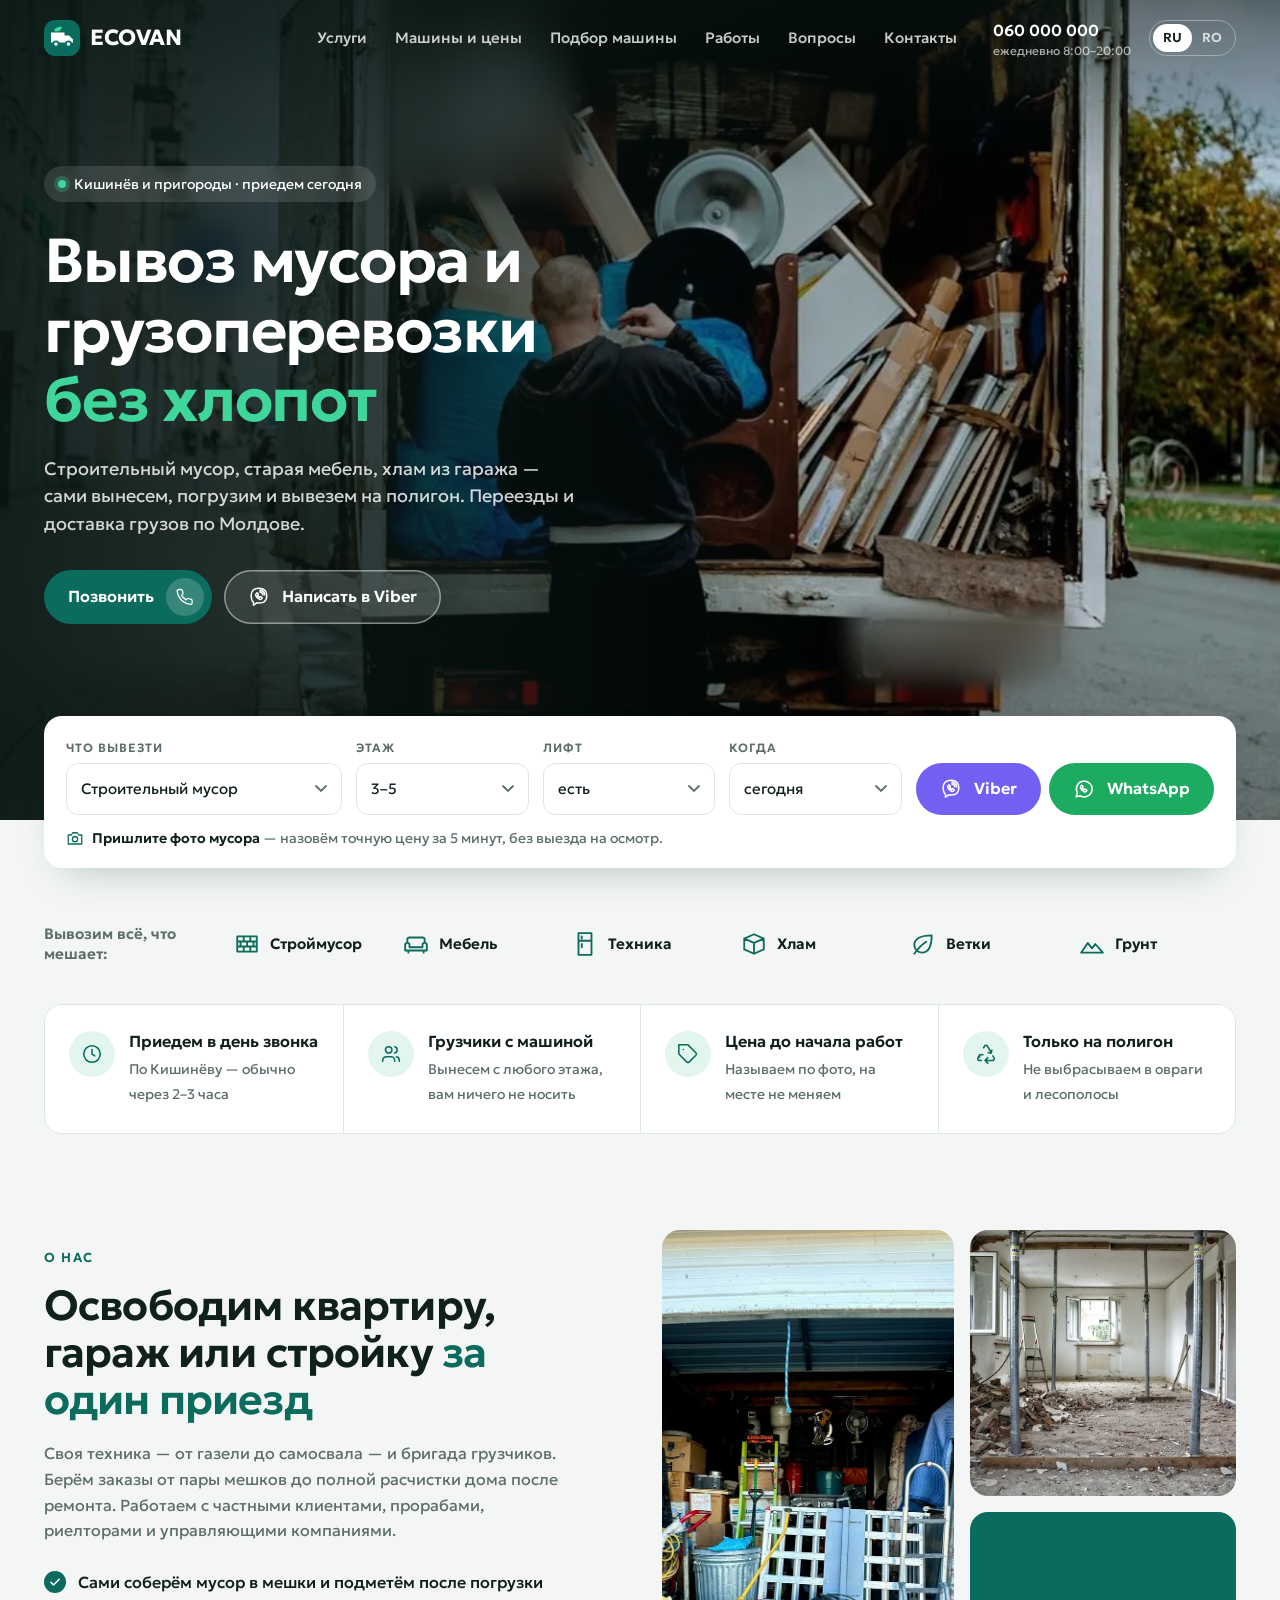
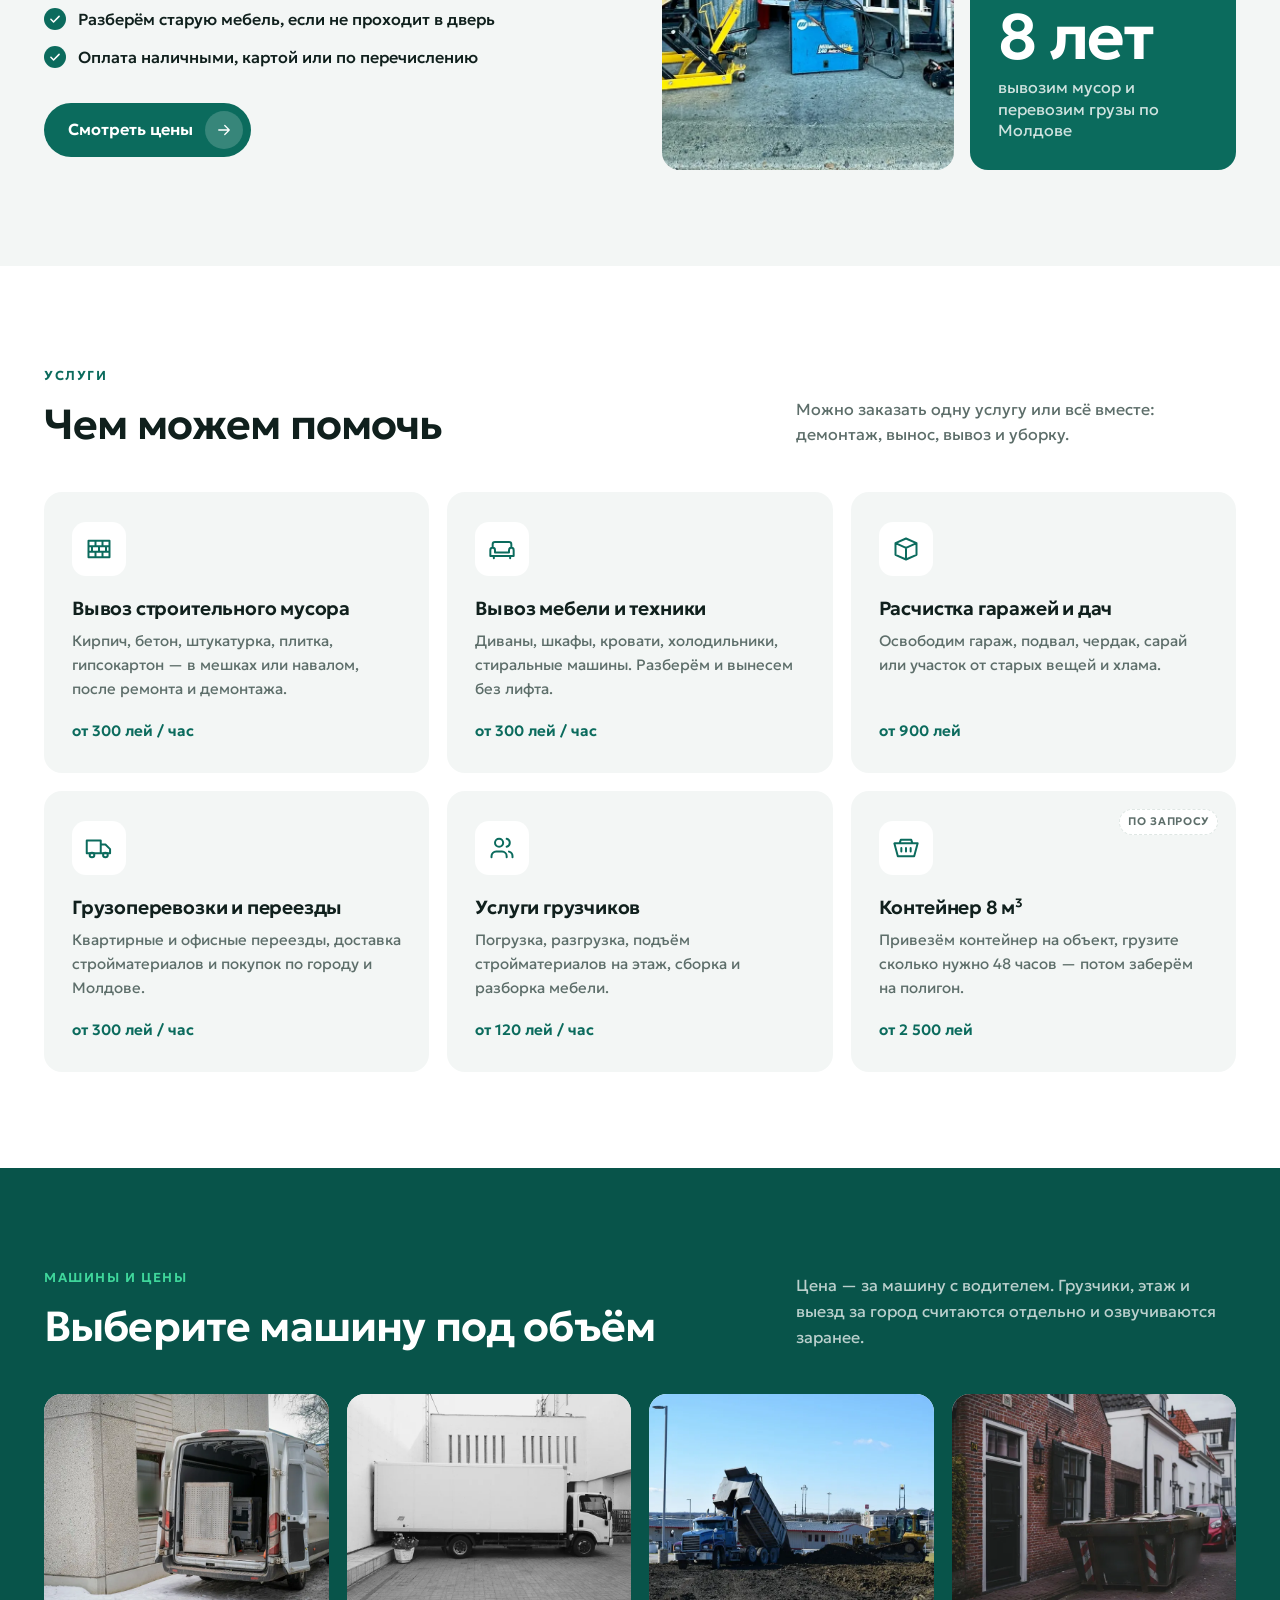
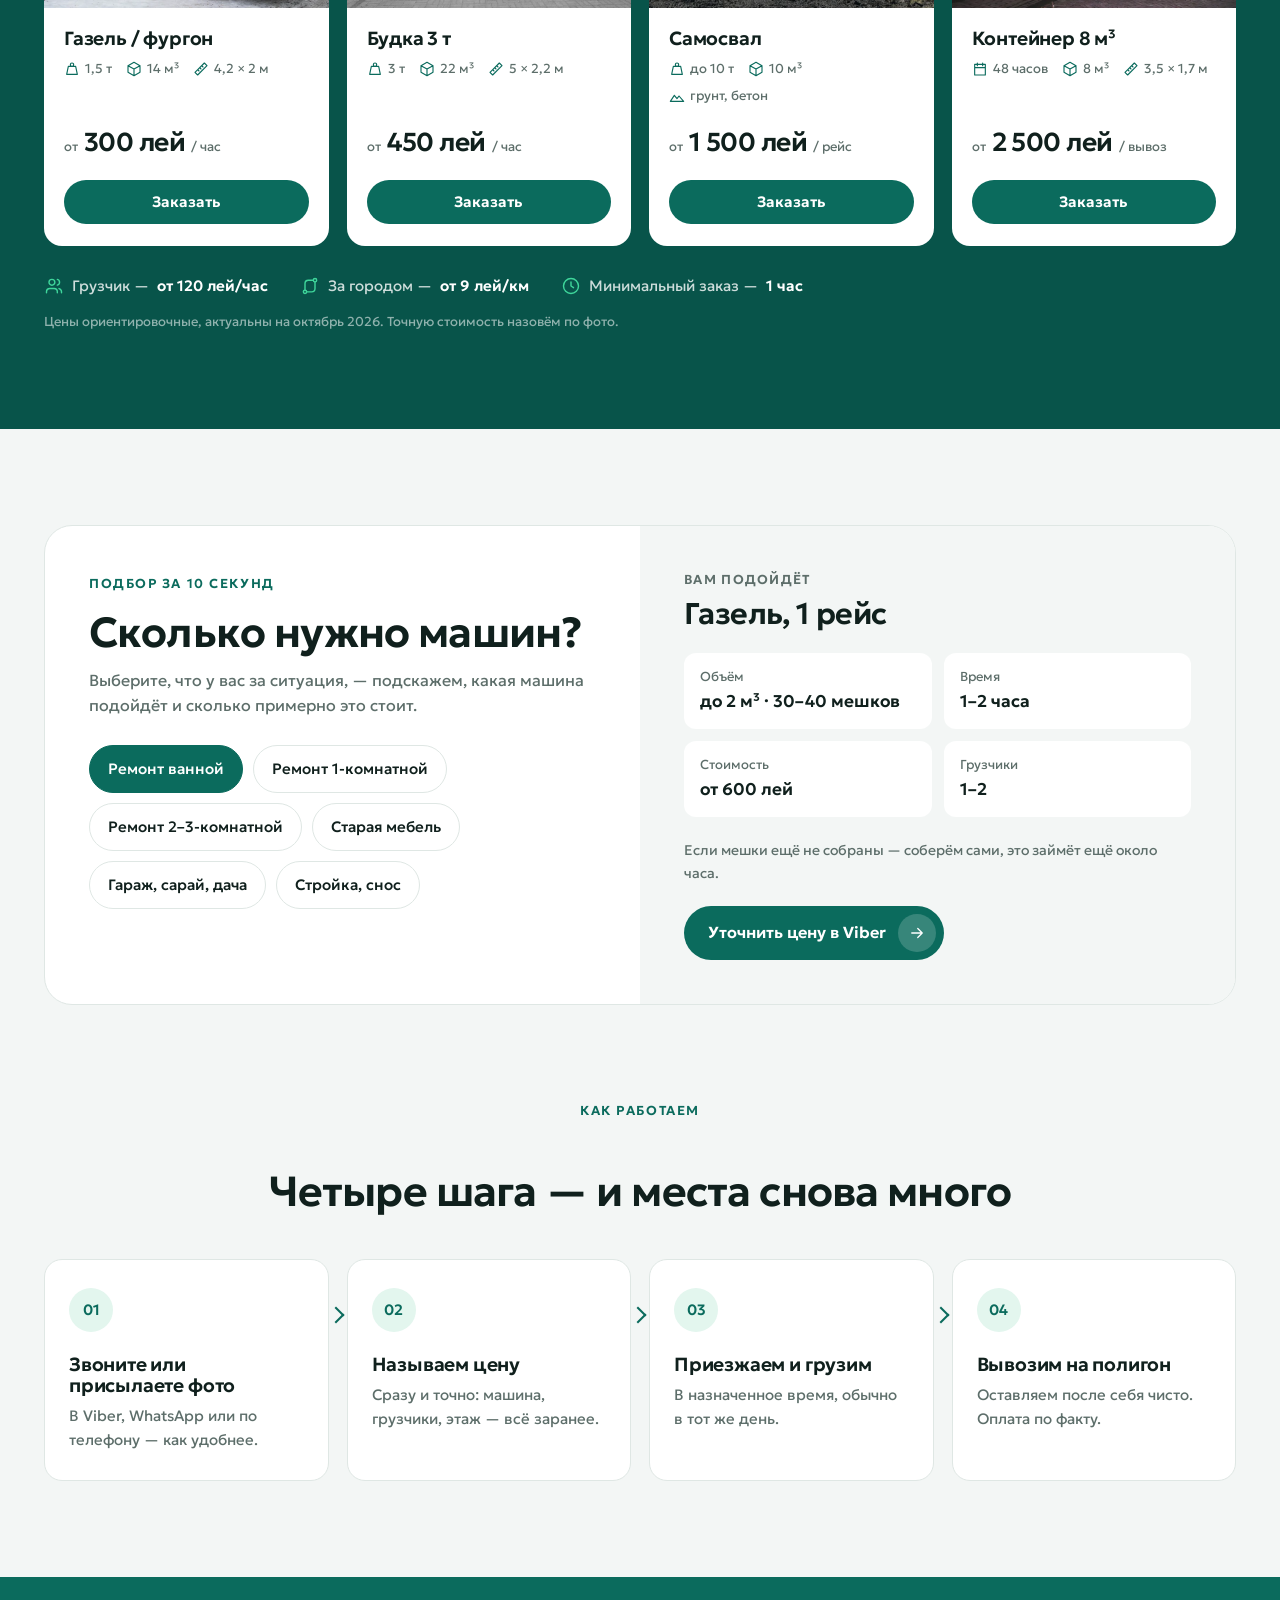
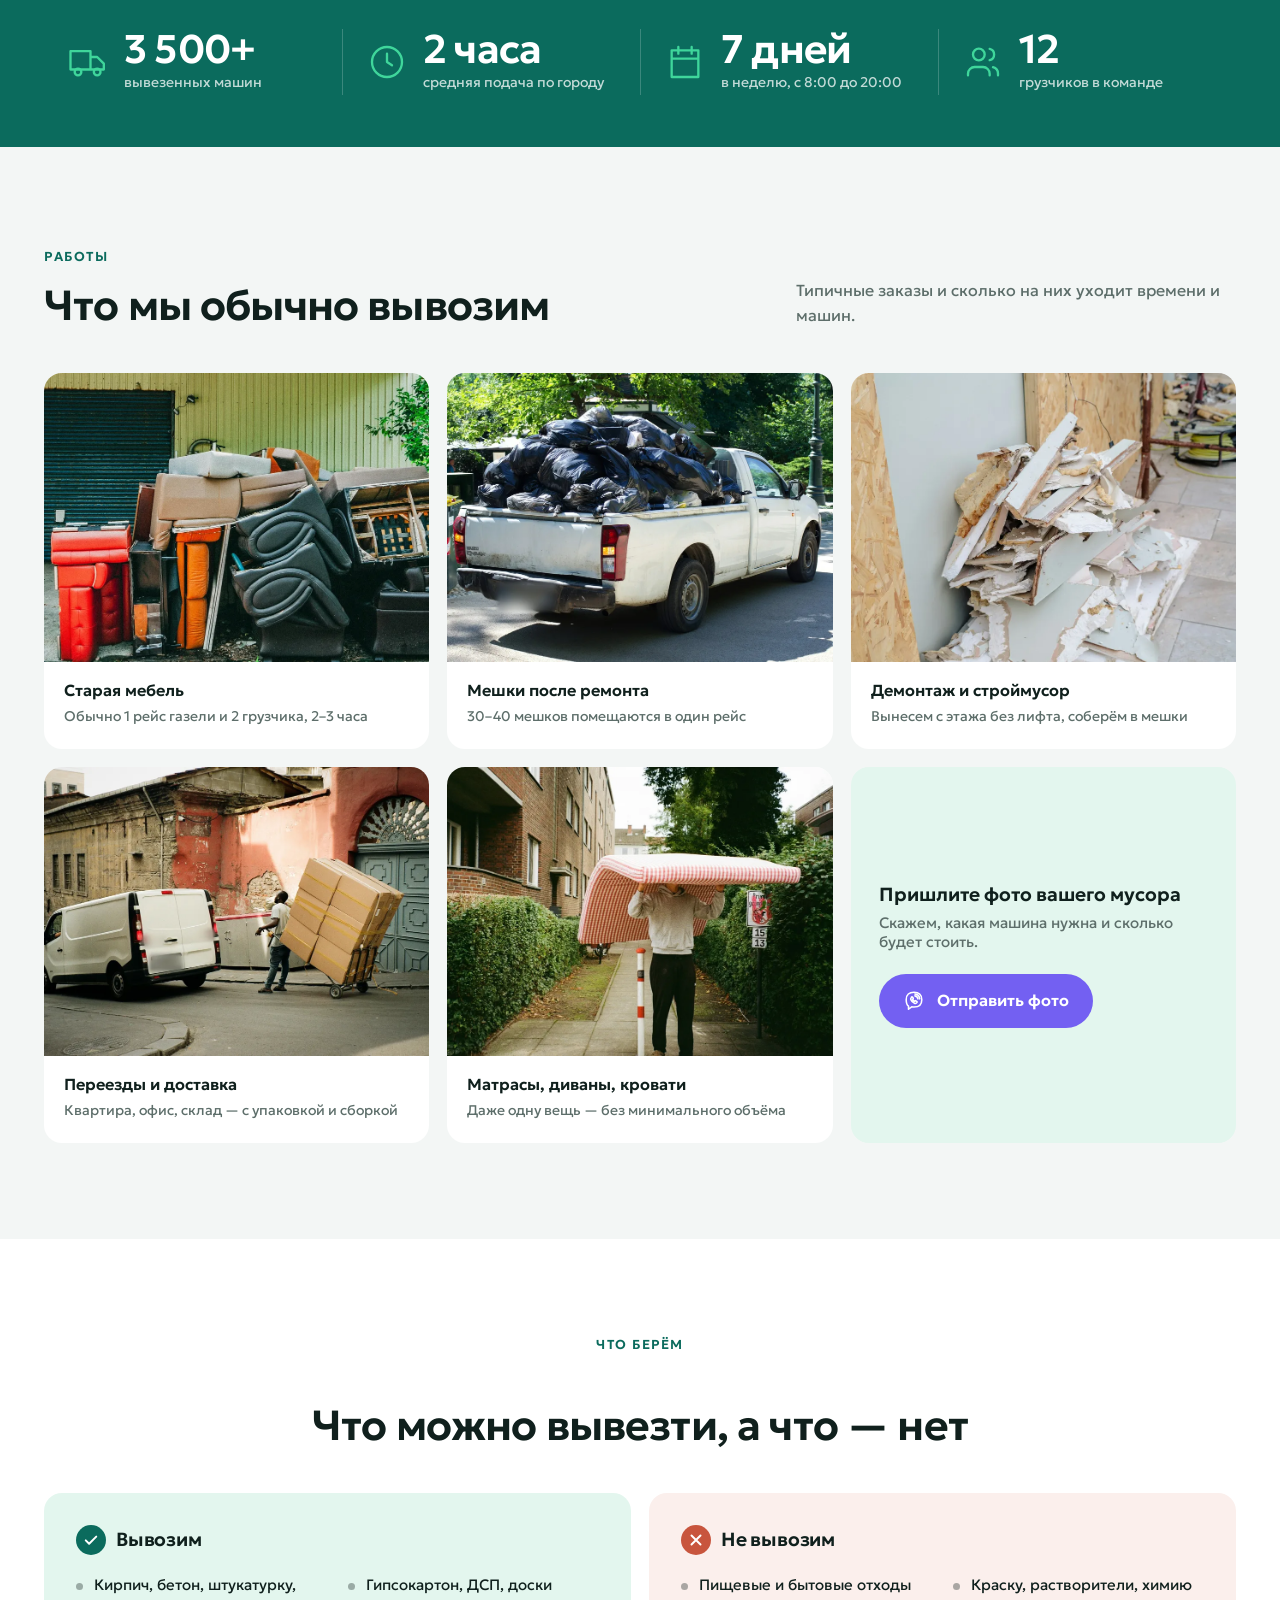
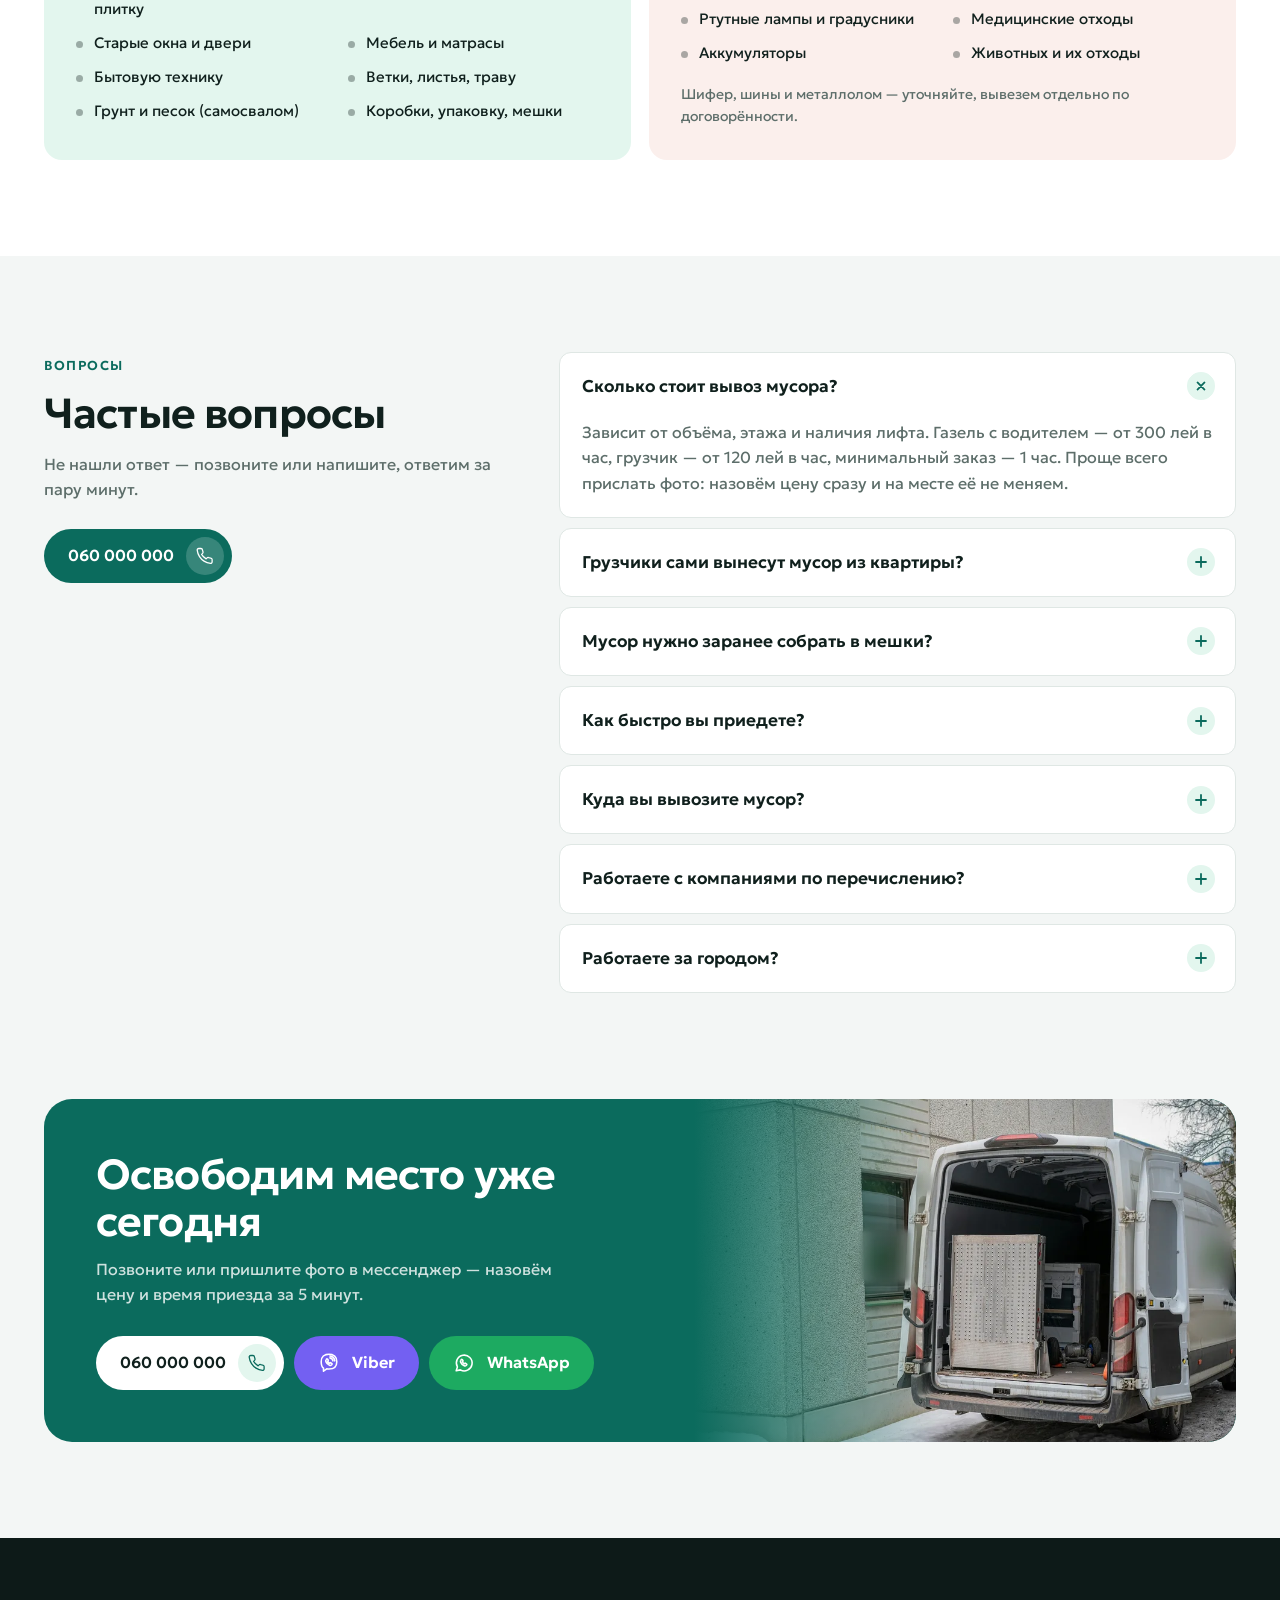
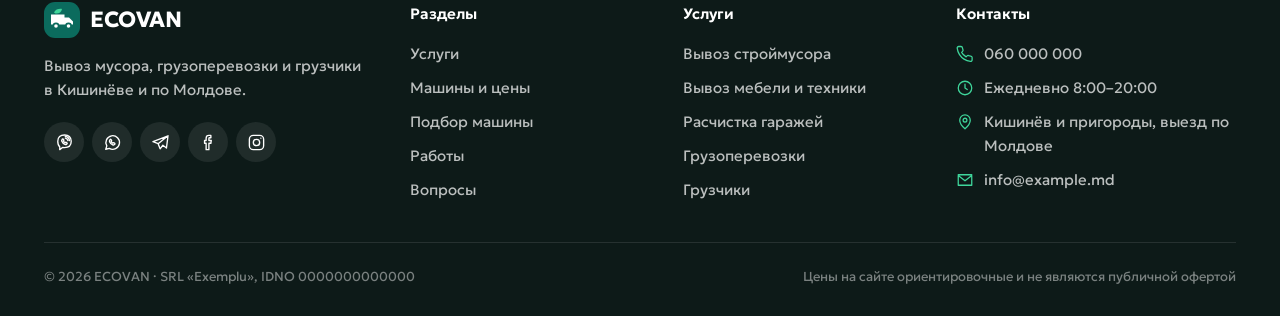
==== commit 7e6016b3: "Add files via upload" ====
--- a/index.html
+++ b/index.html
@@ -3,7 +3,7 @@
 <head>
 <meta charset="utf-8">
 <meta name="viewport" content="width=device-width,initial-scale=1">
-<title>Вывоз мусора и грузоперевозки в Кишинёве — ECOVAN · 069 000 000</title>
+<title>Вывоз мусора и грузоперевозки в Кишинёве — ECOVAN · 060 000 000</title>
 <meta name="description" content="Вывоз строительного мусора, старой мебели и хлама с грузчиками. Грузоперевозки и переезды по Кишинёву и Молдове. Газель от 300 лей/час, приезд в день звонка. Пришлите фото — назовём цену.">
 <link rel="canonical" href="https://webonix-md.github.io/vyvoz/">
 <link rel="alternate" hreflang="ru" href="https://webonix-md.github.io/vyvoz/">
@@ -22,7 +22,7 @@
 <link rel="preload" href="fonts/Geologica-Regular.woff2" as="font" type="font/woff2" crossorigin>
 <link rel="stylesheet" href="style.css">
 <script type="application/ld+json">
-{"@context":"https://schema.org","@type":"MovingCompany","name":"ECOVAN","description":"Вывоз мусора, грузоперевозки и грузчики в Кишинёве","telephone":"+37369000000","url":"https://webonix-md.github.io/vyvoz/","image":"https://webonix-md.github.io/vyvoz/img/og/og-square-ru.jpg","priceRange":"от 300 MDL","areaServed":"Chișinău","address":{"@type":"PostalAddress","addressLocality":"Chișinău","addressCountry":"MD"},"openingHours":"Mo-Su 08:00-20:00"}
+{"@context":"https://schema.org","@type":"MovingCompany","name":"ECOVAN","description":"Вывоз мусора, грузоперевозки и грузчики в Кишинёве","telephone":"+37360000000","url":"https://webonix-md.github.io/vyvoz/","image":"https://webonix-md.github.io/vyvoz/img/og/og-square-ru.jpg","priceRange":"от 300 MDL","areaServed":"Chișinău","address":{"@type":"PostalAddress","addressLocality":"Chișinău","addressCountry":"MD"},"openingHours":"Mo-Su 08:00-20:00"}
 </script>
 </head>
 <body>
@@ -78,7 +78,7 @@
       <a href="#kontakty">Контакты</a>
     </nav>
     <div class="hdr__r">
-      <a class="hdr__tel" href="tel:+37369000000">069 000 000<small>ежедневно 8:00–20:00</small></a>
+      <a class="hdr__tel" href="tel:+37360000000">060 000 000<small>ежедневно 8:00–20:00</small></a>
       <div class="lang"><a href="index.html" aria-current="page">RU</a><a href="ro.html" hreflang="ro">RO</a></div>
       <button class="burger" id="burger" aria-label="Меню" aria-expanded="false" aria-controls="nav"><svg class="i"><use href="#i-menu"/></svg></button>
     </div>
@@ -98,8 +98,8 @@
         <h1>Вывоз мусора и грузоперевозки <span>без хлопот</span></h1>
         <p class="hero__lead">Строительный мусор, старая мебель, хлам из гаража — сами вынесем, погрузим и вывезем на полигон. Переезды и доставка грузов по Молдове.</p>
         <div class="hero__cta">
-          <a class="btn btn--p" href="tel:+37369000000">Позвонить <span class="ar"><svg class="i"><use href="#i-phone"/></svg></span></a>
-          <a class="btn btn--ghost" href="viber://chat?number=%2B37369000000"><svg class="i"><use href="#i-viber"/></svg>Написать в Viber</a>
+          <a class="btn btn--p" href="tel:+37360000000">Позвонить <span class="ar"><svg class="i"><use href="#i-phone"/></svg></span></a>
+          <a class="btn btn--ghost" href="viber://chat?number=%2B37360000000"><svg class="i"><use href="#i-viber"/></svg>Написать в Viber</a>
         </div>
       </div></div>
     </div>
@@ -117,8 +117,8 @@
         <div><label for="q-when">Когда</label>
           <select id="q-when"><option>сегодня</option><option>завтра</option><option>на этой неделе</option></select></div>
         <div class="quick__btns">
-          <a class="btn btn--viber js-viber" href="viber://chat?number=%2B37369000000"><svg class="i"><use href="#i-viber"/></svg>Viber</a>
-          <a class="btn btn--wa js-wa" href="https://wa.me/37369000000" target="_blank" rel="noopener"><svg class="i"><use href="#i-wa"/></svg>WhatsApp</a>
+          <a class="btn btn--viber js-viber" href="viber://chat?number=%2B37360000000"><svg class="i"><use href="#i-viber"/></svg>Viber</a>
+          <a class="btn btn--wa js-wa" href="https://wa.me/37360000000" target="_blank" rel="noopener"><svg class="i"><use href="#i-wa"/></svg>WhatsApp</a>
         </div>
       </div>
       <p class="quick__note"><svg class="i"><use href="#i-camera"/></svg><span><b>Пришлите фото мусора</b> — назовём точную цену за 5 минут, без выезда на осмотр.</span></p>
@@ -207,7 +207,7 @@
           <h3>Газель / фургон</h3>
           <div class="car__specs"><span><svg class="i"><use href="#i-weight"/></svg>1,5 т</span><span><svg class="i"><use href="#i-cube"/></svg>14 м³</span><span><svg class="i"><use href="#i-ruler"/></svg>4,2 × 2 м</span></div>
           <div class="car__price"><small>от</small><b>300 лей</b><small>/ час</small></div>
-          <a class="btn btn--p btn--sm" href="viber://chat?number=%2B37369000000">Заказать</a>
+          <a class="btn btn--p btn--sm" href="viber://chat?number=%2B37360000000">Заказать</a>
         </div>
       </article>
       <article class="car rv">
@@ -216,7 +216,7 @@
           <h3>Будка 3 т</h3>
           <div class="car__specs"><span><svg class="i"><use href="#i-weight"/></svg>3 т</span><span><svg class="i"><use href="#i-cube"/></svg>22 м³</span><span><svg class="i"><use href="#i-ruler"/></svg>5 × 2,2 м</span></div>
           <div class="car__price"><small>от</small><b>450 лей</b><small>/ час</small></div>
-          <a class="btn btn--p btn--sm" href="viber://chat?number=%2B37369000000">Заказать</a>
+          <a class="btn btn--p btn--sm" href="viber://chat?number=%2B37360000000">Заказать</a>
         </div>
       </article>
       <article class="car rv">
@@ -225,7 +225,7 @@
           <h3>Самосвал</h3>
           <div class="car__specs"><span><svg class="i"><use href="#i-weight"/></svg>до 10 т</span><span><svg class="i"><use href="#i-cube"/></svg>10 м³</span><span><svg class="i"><use href="#i-soil"/></svg>грунт, бетон</span></div>
           <div class="car__price"><small>от</small><b>1 500 лей</b><small>/ рейс</small></div>
-          <a class="btn btn--p btn--sm" href="viber://chat?number=%2B37369000000">Заказать</a>
+          <a class="btn btn--p btn--sm" href="viber://chat?number=%2B37360000000">Заказать</a>
         </div>
       </article>
       <article class="car rv">
@@ -234,7 +234,7 @@
           <h3>Контейнер 8 м³</h3>
           <div class="car__specs"><span><svg class="i"><use href="#i-cal"/></svg>48 часов</span><span><svg class="i"><use href="#i-cube"/></svg>8 м³</span><span><svg class="i"><use href="#i-ruler"/></svg>3,5 × 1,7 м</span></div>
           <div class="car__price"><small>от</small><b>2 500 лей</b><small>/ вывоз</small></div>
-          <a class="btn btn--p btn--sm" href="viber://chat?number=%2B37369000000">Заказать</a>
+          <a class="btn btn--p btn--sm" href="viber://chat?number=%2B37360000000">Заказать</a>
         </div>
       </article>
     </div>
@@ -276,7 +276,7 @@
           </div>
           <p class="res__note" id="r-note"></p>
         </div>
-        <a class="btn btn--p" href="viber://chat?number=%2B37369000000">Уточнить цену в Viber <span class="ar"><svg class="i"><use href="#i-arrow"/></svg></span></a>
+        <a class="btn btn--p" href="viber://chat?number=%2B37360000000">Уточнить цену в Viber <span class="ar"><svg class="i"><use href="#i-arrow"/></svg></span></a>
       </div>
     </div>
   </div>
@@ -331,7 +331,7 @@
       <div class="work rv"><figure><img src="img/work-3.webp" width="900" height="675" alt="Куча обломков гипсокартона в квартире" loading="lazy"></figure><figcaption><b>Демонтаж и строймусор</b><span>Вынесем с этажа без лифта, соберём в мешки</span></figcaption></div>
       <div class="work rv"><figure><img src="img/work-4.webp" width="900" height="675" alt="Грузчик везёт тележку с коробками к фургону" loading="lazy"></figure><figcaption><b>Переезды и доставка</b><span>Квартира, офис, склад — с упаковкой и сборкой</span></figcaption></div>
       <div class="work rv"><figure><img src="img/work-5.webp" width="900" height="675" alt="Человек несёт старый матрас по улице" loading="lazy"></figure><figcaption><b>Матрасы, диваны, кровати</b><span>Даже одну вещь — без минимального объёма</span></figcaption></div>
-      <div class="works__more rv"><p>Пришлите фото вашего мусора<span>Скажем, какая машина нужна и сколько будет стоить.</span></p><a class="btn btn--viber" href="viber://chat?number=%2B37369000000"><svg class="i"><use href="#i-viber"/></svg>Отправить фото</a></div>
+      <div class="works__more rv"><p>Пришлите фото вашего мусора<span>Скажем, какая машина нужна и сколько будет стоить.</span></p><a class="btn btn--viber" href="viber://chat?number=%2B37360000000"><svg class="i"><use href="#i-viber"/></svg>Отправить фото</a></div>
     </div>
   </div>
 </section>
@@ -380,7 +380,7 @@
       <span class="eyebrow">Вопросы</span>
       <h2>Частые вопросы</h2>
       <p>Не нашли ответ — позвоните или напишите, ответим за пару минут.</p>
-      <a class="btn btn--p" href="tel:+37369000000">069 000 000 <span class="ar"><svg class="i"><use href="#i-phone"/></svg></span></a>
+      <a class="btn btn--p" href="tel:+37360000000">060 000 000 <span class="ar"><svg class="i"><use href="#i-phone"/></svg></span></a>
     </div>
     <div class="rv">
       <details open><summary>Сколько стоит вывоз мусора?</summary><p>Зависит от объёма, этажа и наличия лифта. Газель с водителем — от 300 лей в час, грузчик — от 120 лей в час, минимальный заказ — 1 час. Проще всего прислать фото: назовём цену сразу и на месте её не меняем.</p></details>
@@ -402,9 +402,9 @@
         <h2>Освободим место уже сегодня</h2>
         <p>Позвоните или пришлите фото в мессенджер — назовём цену и время приезда за 5 минут.</p>
         <div class="cta__btns">
-          <a class="btn btn--w" href="tel:+37369000000">069 000 000 <span class="ar"><svg class="i"><use href="#i-phone"/></svg></span></a>
-          <a class="btn btn--viber" href="viber://chat?number=%2B37369000000"><svg class="i"><use href="#i-viber"/></svg>Viber</a>
-          <a class="btn btn--wa" href="https://wa.me/37369000000" target="_blank" rel="noopener"><svg class="i"><use href="#i-wa"/></svg>WhatsApp</a>
+          <a class="btn btn--w" href="tel:+37360000000">060 000 000 <span class="ar"><svg class="i"><use href="#i-phone"/></svg></span></a>
+          <a class="btn btn--viber" href="viber://chat?number=%2B37360000000"><svg class="i"><use href="#i-viber"/></svg>Viber</a>
+          <a class="btn btn--wa" href="https://wa.me/37360000000" target="_blank" rel="noopener"><svg class="i"><use href="#i-wa"/></svg>WhatsApp</a>
         </div>
       </div>
       <div class="cta__img"><img src="img/cta.webp" width="900" height="675" alt="" loading="lazy"></div>
@@ -421,8 +421,8 @@
         <a href="#" class="logo"><svg viewBox="0 0 36 36" aria-hidden="true"><rect width="36" height="36" rx="11" fill="#0B6B5D"/><path d="M7 12.5h13.5v10H7zM20.5 15.5h4.5l4 4v3h-8.5z" fill="#fff"/><circle cx="12" cy="24" r="2.6" fill="#fff" stroke="#0B6B5D" stroke-width="1.6"/><circle cx="24.5" cy="24" r="2.6" fill="#fff" stroke="#0B6B5D" stroke-width="1.6"/><path d="M10 10.5c1.5-3 4.5-4 8-3.6-.6 3.2-3 5-6.6 4.6" fill="#3FD69B"/></svg>ECOVAN</a>
         <p>Вывоз мусора, грузоперевозки и грузчики в Кишинёве и по Молдове.</p>
         <div class="foot__soc">
-          <a href="viber://chat?number=%2B37369000000" aria-label="Viber"><svg class="i"><use href="#i-viber"/></svg></a>
-          <a href="https://wa.me/37369000000" aria-label="WhatsApp" target="_blank" rel="noopener"><svg class="i"><use href="#i-wa"/></svg></a>
+          <a href="viber://chat?number=%2B37360000000" aria-label="Viber"><svg class="i"><use href="#i-viber"/></svg></a>
+          <a href="https://wa.me/37360000000" aria-label="WhatsApp" target="_blank" rel="noopener"><svg class="i"><use href="#i-wa"/></svg></a>
           <a href="https://t.me/" aria-label="Telegram" target="_blank" rel="noopener"><svg class="i"><use href="#i-tg"/></svg></a>
           <a href="https://facebook.com/" aria-label="Facebook" target="_blank" rel="noopener"><svg class="i"><use href="#i-fb"/></svg></a>
           <a href="https://instagram.com/" aria-label="Instagram" target="_blank" rel="noopener"><svg class="i"><use href="#i-ig"/></svg></a>
@@ -439,7 +439,7 @@
       <div>
         <h4>Контакты</h4>
         <ul class="foot__c">
-          <li><svg class="i"><use href="#i-phone"/></svg><a href="tel:+37369000000">069 000 000</a></li>
+          <li><svg class="i"><use href="#i-phone"/></svg><a href="tel:+37360000000">060 000 000</a></li>
           <li><svg class="i"><use href="#i-clock"/></svg>Ежедневно 8:00–20:00</li>
           <li><svg class="i"><use href="#i-pin"/></svg>Кишинёв и пригороды, выезд по Молдове</li>
           <li><svg class="i"><use href="#i-mail"/></svg><a href="mailto:info@example.md">info@example.md</a></li>
@@ -452,9 +452,9 @@
 
 <!-- нижняя панель на телефоне -->
 <nav class="mbar" aria-label="Связаться">
-  <a class="m-tel" href="tel:+37369000000"><svg class="i"><use href="#i-phone"/></svg>Звонок</a>
-  <a class="m-vb" href="viber://chat?number=%2B37369000000"><svg class="i"><use href="#i-viber"/></svg>Viber</a>
-  <a class="m-wa" href="https://wa.me/37369000000" target="_blank" rel="noopener"><svg class="i"><use href="#i-wa"/></svg>WhatsApp</a>
+  <a class="m-tel" href="tel:+37360000000"><svg class="i"><use href="#i-phone"/></svg>Звонок</a>
+  <a class="m-vb" href="viber://chat?number=%2B37360000000"><svg class="i"><use href="#i-viber"/></svg>Viber</a>
+  <a class="m-wa" href="https://wa.me/37360000000" target="_blank" rel="noopener"><svg class="i"><use href="#i-wa"/></svg>WhatsApp</a>
 </nav>
 <div class="toast" id="toast" role="status"></div>
 
